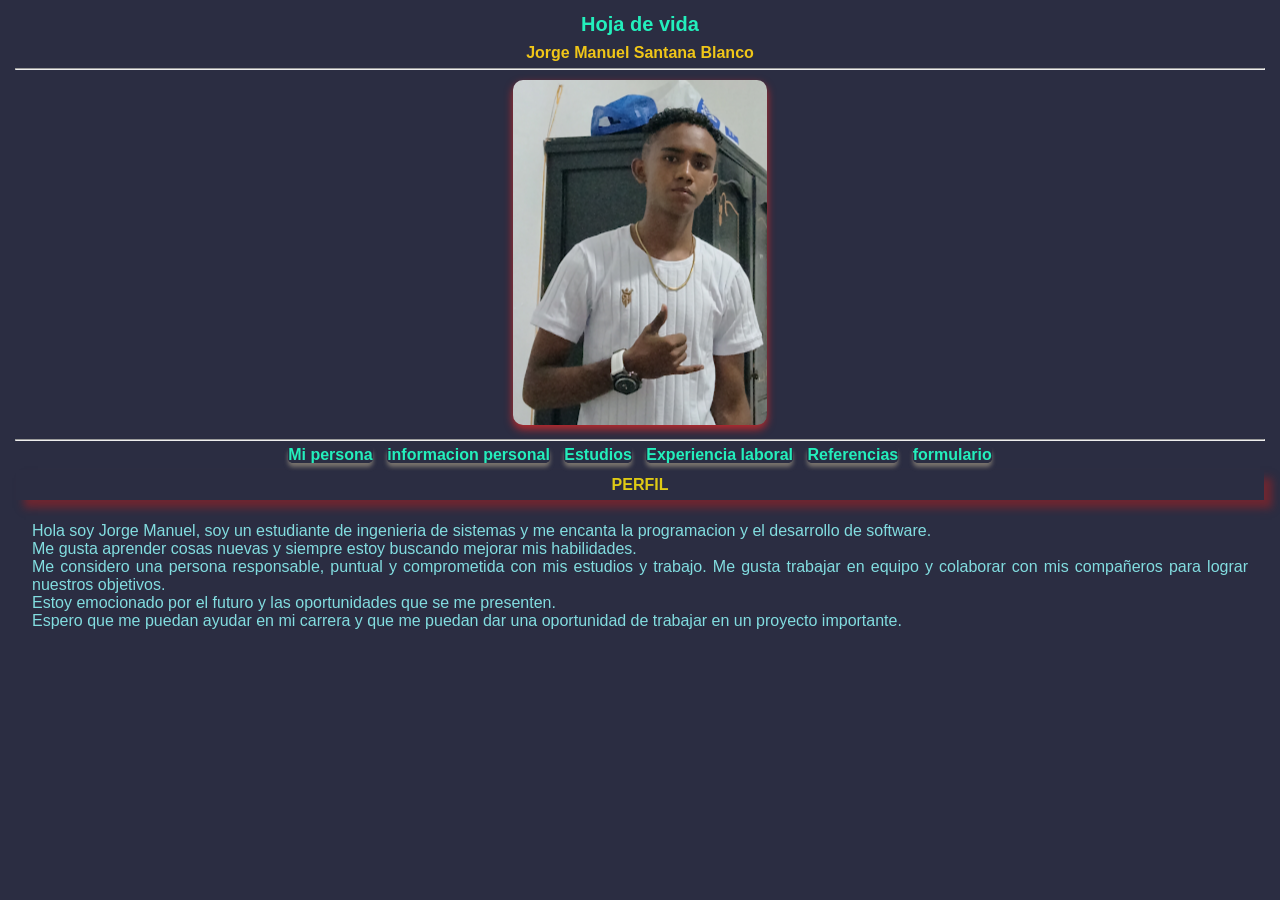
==== index.html @ e18fc1ee "activida-1" ====
<!DOCTYPE html>
<html lang="en">

<head>
  <meta charset="UTF-8" />
  <meta name="viewport" content="width=device-width, initial-scale=1.0" />
  <link rel="stylesheet" href="css/styles.css" />
  <title>Inicio</title>
</head>

<body>
  <h1>Hoja de vida</h1>
  <h3>Jorge Manuel Santana Blanco</h3>
  <hr />
  <img src="img/imagen.png" alt="Descripción de la imagen" />
  <hr />
  <a href="index.html">Mi persona</a>
  <a href="page1.html">informacion personal</a>
  <a href="page2.html">Estudios</a>
  <a href="page3.html">Experiencia laboral</a>
  <a href="page4.html">Referencias</a>
  <a href="page5.html">formulario</a>
  <h4>Perfil</h4>
  <p>
    Hola soy Jorge Manuel, soy un estudiante de ingenieria de sistemas y me
    encanta la programacion y el desarrollo de software.<br />
    Me gusta aprender cosas nuevas y siempre estoy buscando mejorar mis
    habilidades.<br />
    Me considero una persona responsable, puntual y comprometida con mis
    estudios y trabajo. Me gusta trabajar en equipo y colaborar con mis
    compañeros para lograr nuestros objetivos.<br />
    Estoy emocionado por el futuro y las oportunidades que se me presenten.<br />
    Espero que me puedan ayudar en mi carrera y que me puedan dar una
    oportunidad de trabajar en un proyecto importante.<br />
  </p>
</body>

</html>
---- css/styles.css ----
/* Estilos generales */
* {
    background: #2b2d42;
    color: #8d99ae;
    font-size: 16px;
    font-family: 'Roboto', Arial, Helvetica, sans-serif;
    text-align: center;
    margin: 5px;
    padding: 0;
}

/* Estilos para los encabezados */
h1 {
    font-size: 20px;
    margin: 8px;
    color: #23efbc;
}

h2 {
    font-size: 16px;
    margin: 6px;
    color: #d90429;
}

h3 {
    font-size: 16px;
    margin:  6px;
    color: #f0c618;
}

h4 {
    font-size: 16px;
    margin: 6px;
    padding: 6px;
    color: #dfca15;
    box-shadow: 8px 8px 8px rgba(175, 31, 31, 0.5);
    text-align: center;
    text-transform: uppercase
}

p {
    font-size: 16px;
    margin: 16px;
    padding: 6px;
    color: #82dde0;
    text-align: justify;
}

.estudio {
    font-size: 16px;
    margin: 6px;
    padding: 6px;
    color: #82dde0;
    text-align: center;
}

/* Estilos para las imágenes */
img {
    width: auto;
    height: auto;
    margin: 5px;
    border-radius: 10px;
    box-shadow: 0 4px 8px rgba(204, 42, 42, 0.932);
    /* Sombra más sutil */
}

/* Estilos para los enlaces */
a {
    color: #23efbc;
    text-decoration: none;
    font-weight: bold;
    box-shadow: 0 4px 4px rgba(126, 120, 113, 0.932);
    border-radius: 5px;
}

a:hover {
    background-color: #5a6153;
    color: #4ce71d;
    /* Cambia el color del texto al pasar el mouse */
}

/* Estilos para las listas */
ol {
    padding: 0;
    margin: 0;
    list-style-position: inside;
    padding-left: 0;
}

ul {
    padding: 0;
    margin: 0;
    list-style-position: inside;
    padding-left: 0;
}

li {
    margin: 16px;
    padding: 6px;
    color: #4ce71d;
    text-align: center;
    font-weight: bold;
}
/* Estilos para las tablas */
table {
    width: 50%;
    margin: 16px 0;
    border-radius: 4px;
}
th, td {
    padding: 6px;
    height: 10px;
    text-align: center;
    font-weight: bold;
    border: 1px solid #8d99ae;
}
th  {
    background-color: #a6d192;
    color: #d68686;
    font-weight: bold;
    border-radius: 10px;
}
td {
    background-color: #7d73af;
    color: #d4bdb8;
    font-weight: normal;
    border-radius: 10px;
}
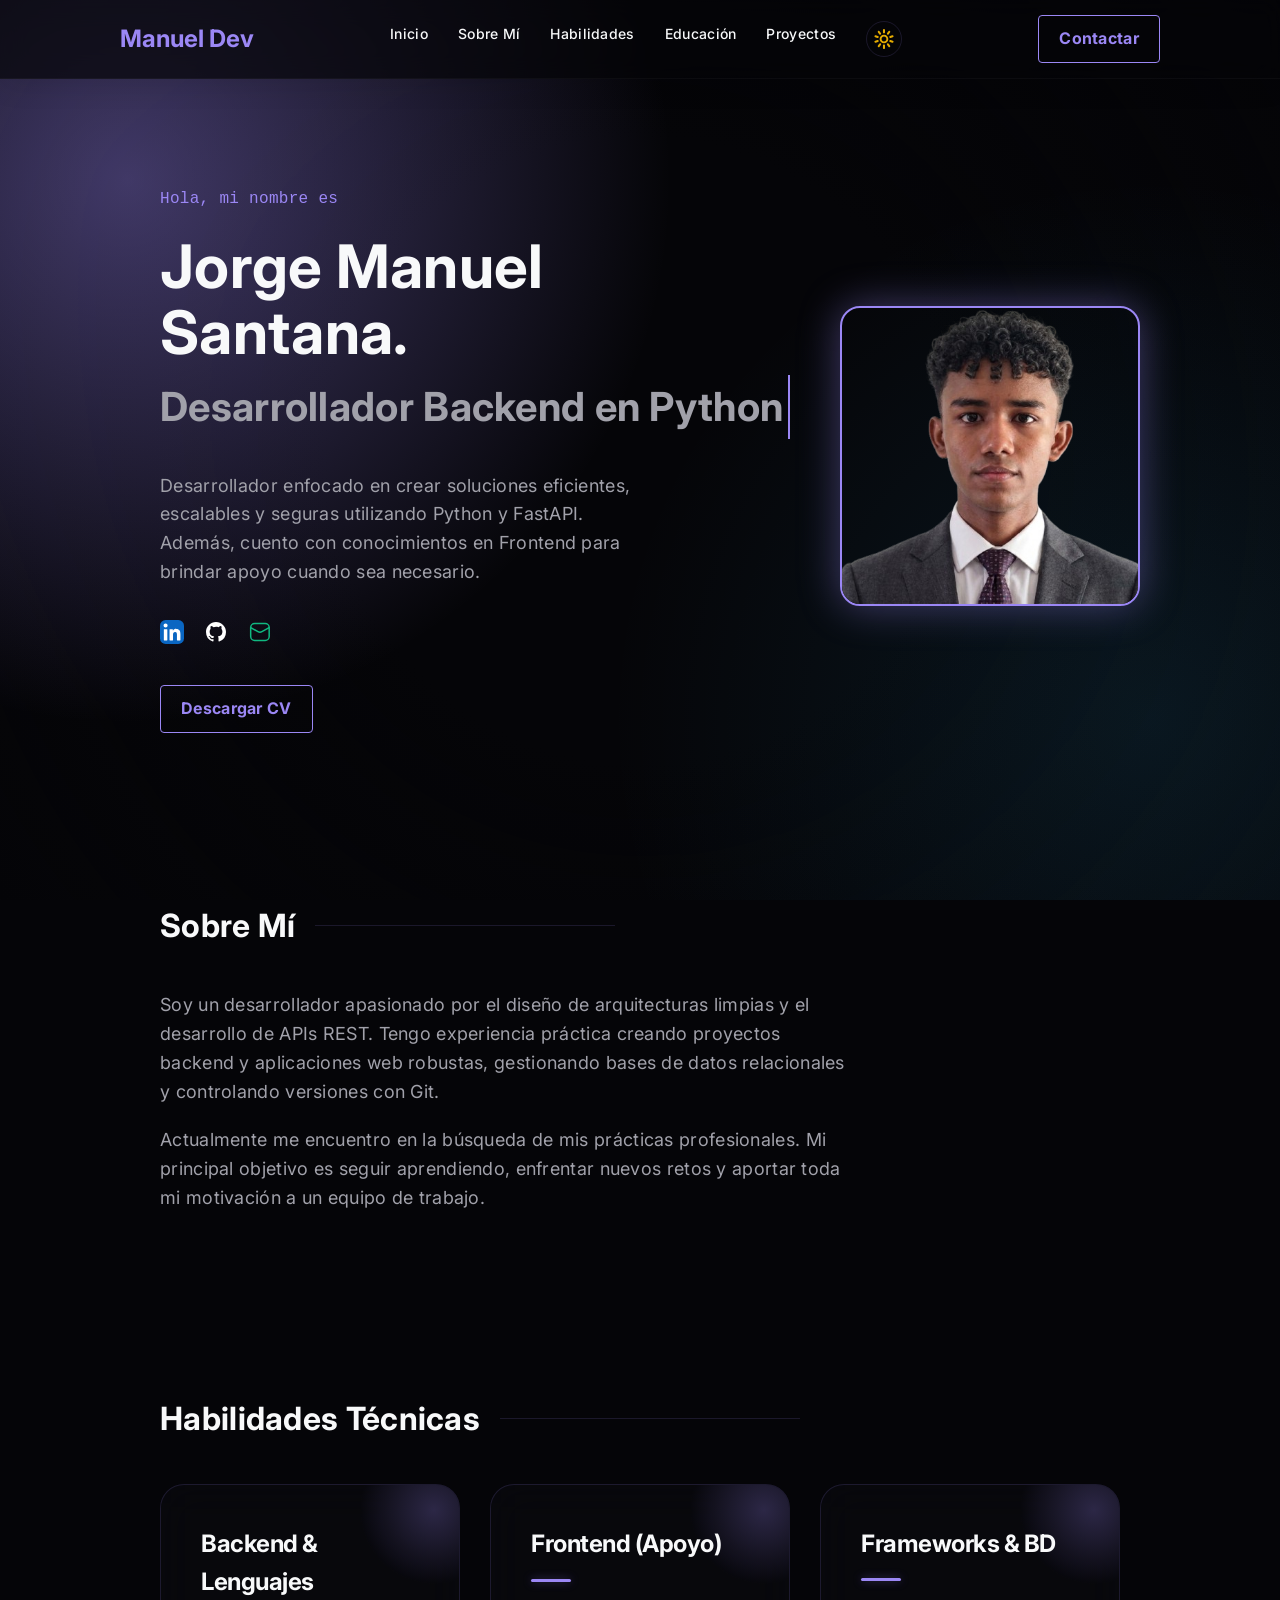
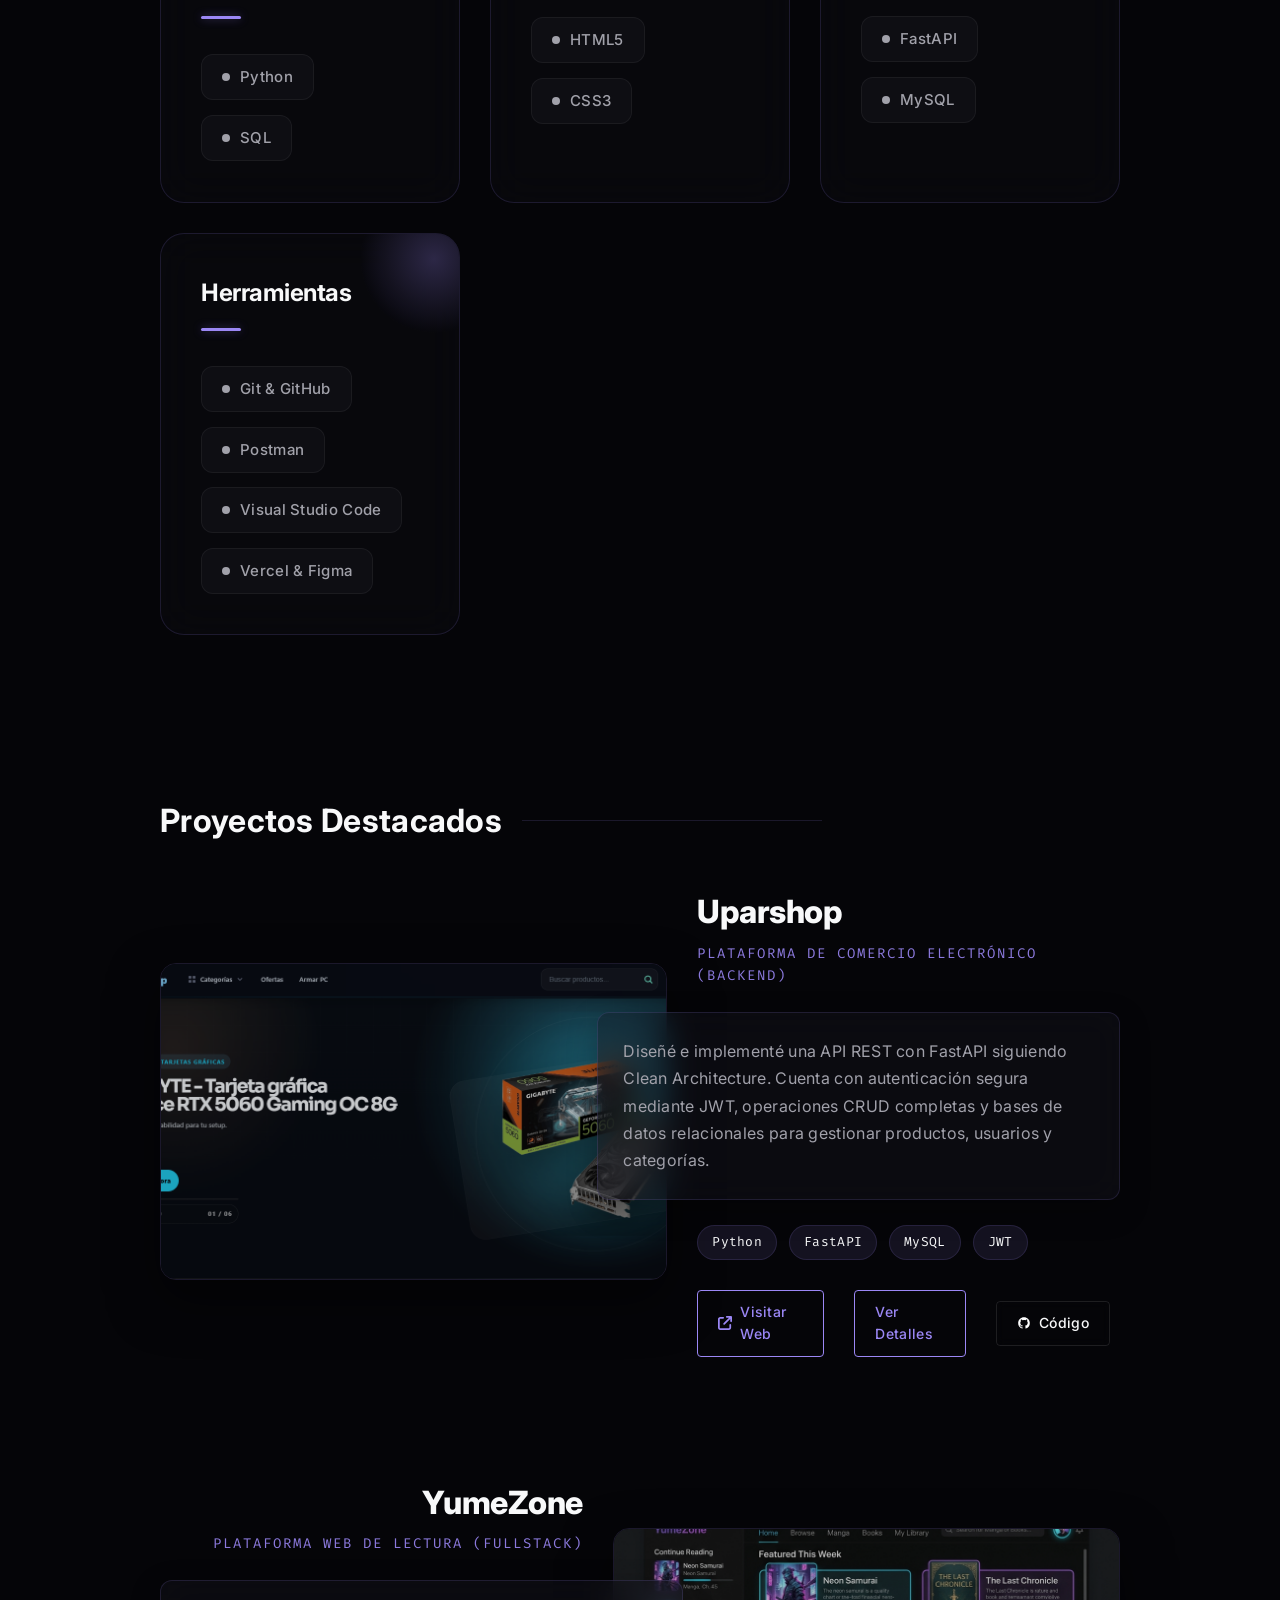
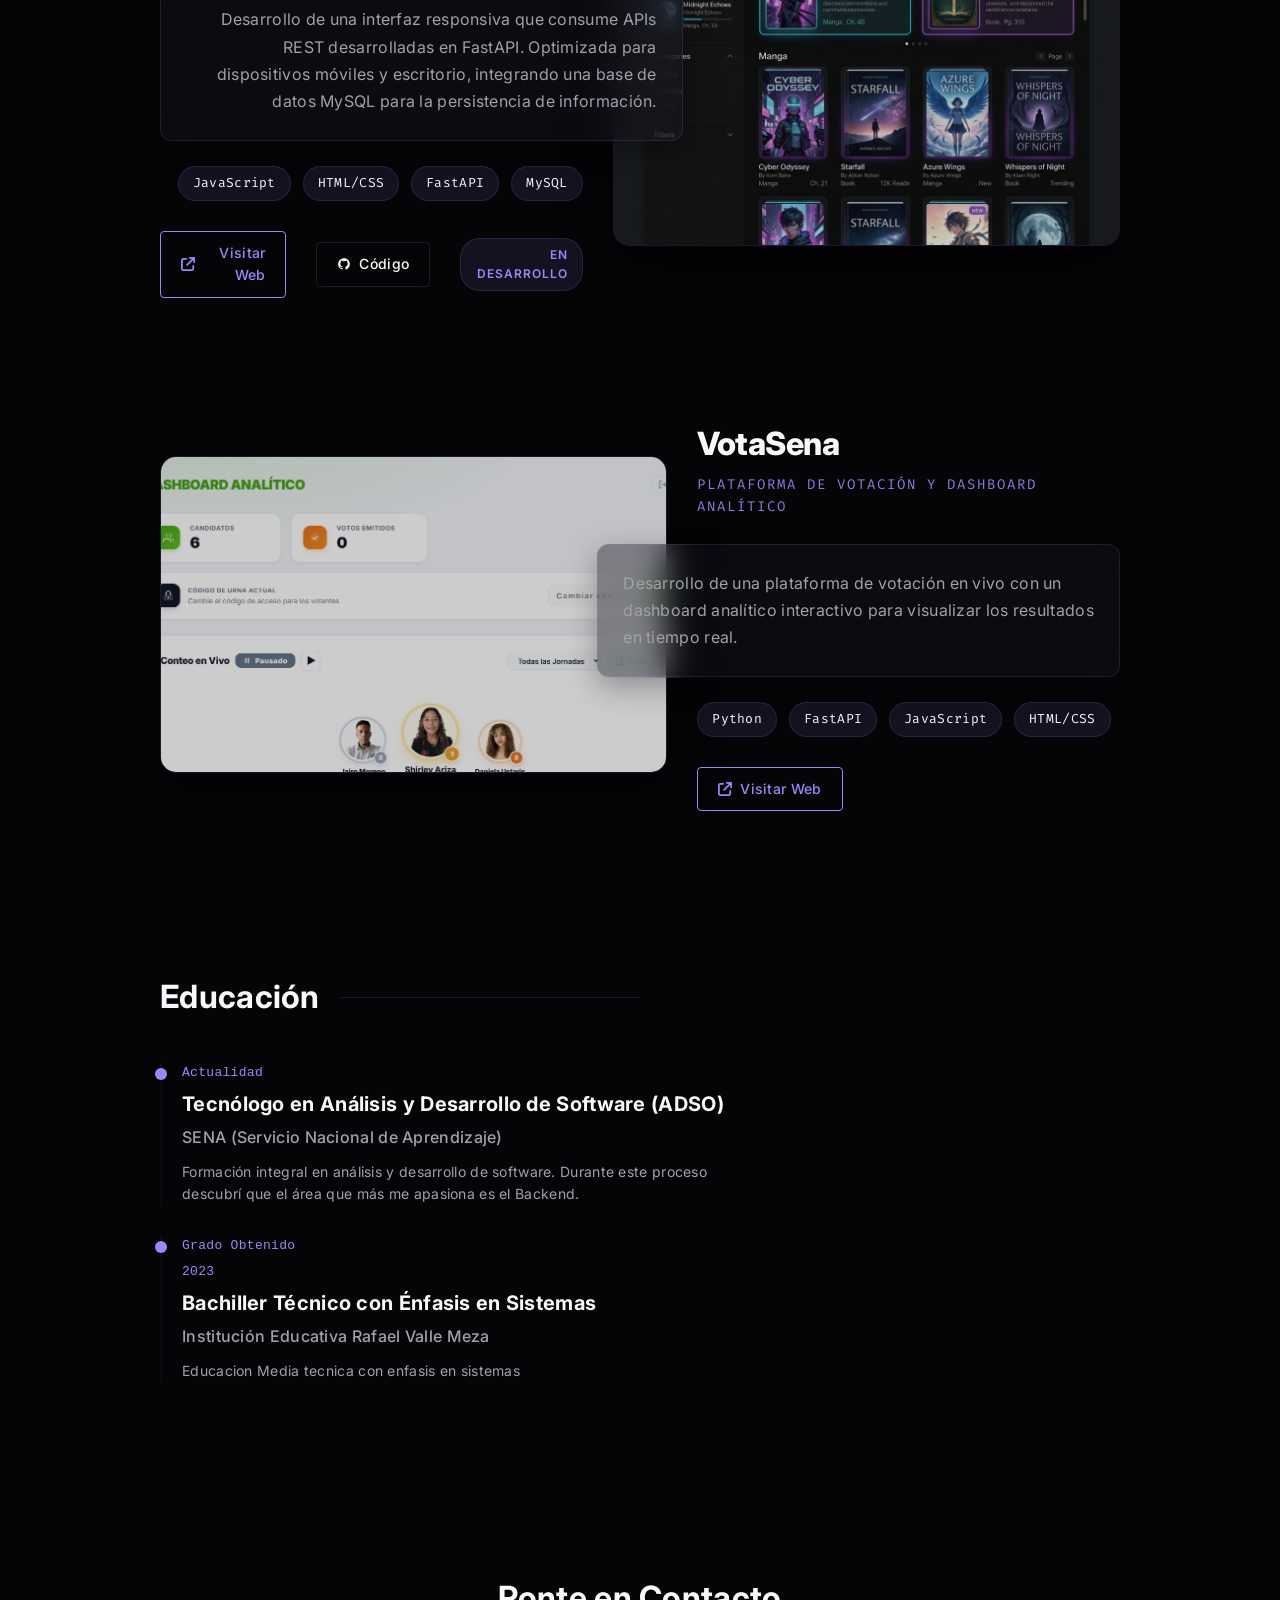
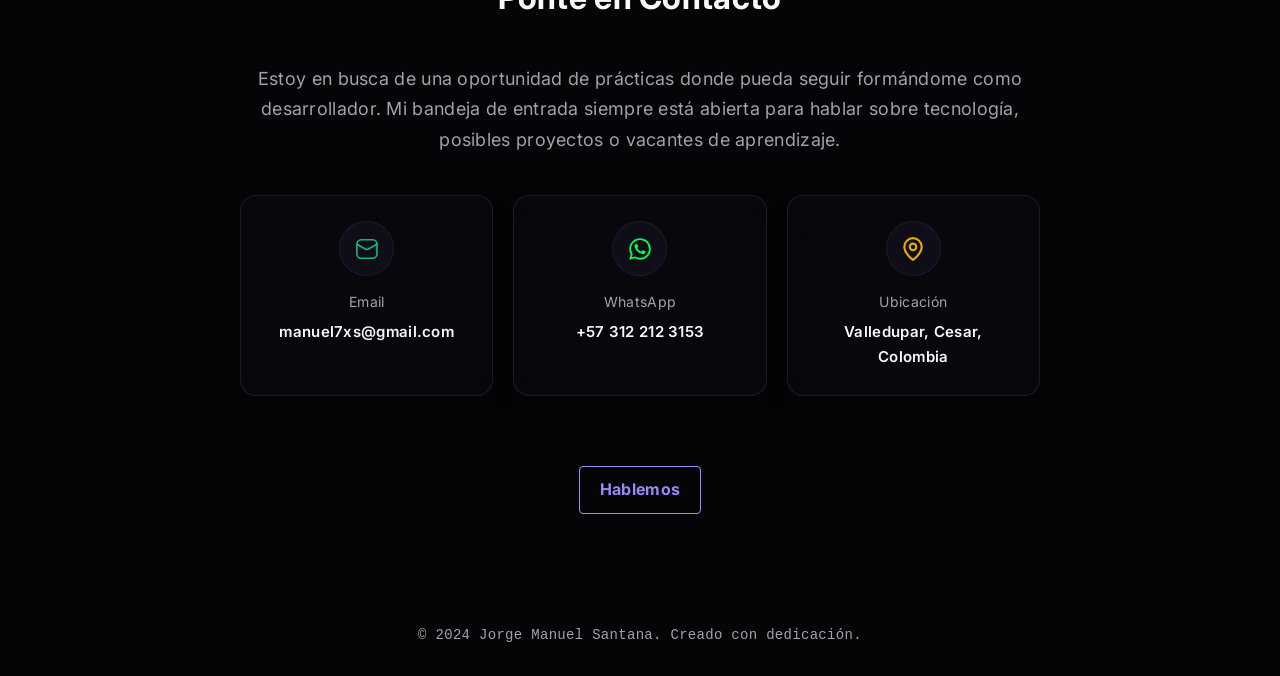
==== commit 926f9430: "Actualizar portafolio con nuevo diseño y estructura" ====
--- a/index.html
+++ b/index.html
@@ -1,38 +1,286 @@
 <!DOCTYPE html>
-<html lang="en">
+<html lang="es">
+<!-- Intenté centrar un <div> una vez... por eso descubrí que me gusta más el Backend. ala vrg me voy para cocina mejor jaaaa -->
 
 <head>
-  <meta charset="UTF-8" />
-  <meta name="viewport" content="width=device-width, initial-scale=1.0" />
-  <link rel="stylesheet" href="css/styles.css" />
-  <title>Inicio</title>
+    <meta charset="UTF-8">
+    <meta name="viewport" content="width=device-width, initial-scale=1.0">
+    <title>Manuel Dev | Portafolio</title>
+
+    <!-- Open Graph / Redes Sociales -->
+    <meta property="og:type" content="website">
+    <meta property="og:url" content="https://manueldev.tech/">
+    <meta property="og:title" content="Manuel Dev | Desarrollador Backend en Python">
+    <meta property="og:description"
+        content="Portafolio de Jorge Manuel Santana, Desarrollador Backend en Python, con conocimientos en Frontend para apoyar.">
+    <meta property="og:image" content="https://manueldev.tech/img/photo/perfil.png">
+
+    <!-- Twitter -->
+    <meta name="twitter:card" content="summary_large_image">
+    <meta name="twitter:url" content="https://manueldev.tech/">
+    <meta name="twitter:title" content="Manuel Dev | Desarrollador Backend en Python">
+    <meta name="twitter:description"
+        content="Portafolio de Jorge Manuel Santana, Desarrollador Backend en Python, con conocimientos en Frontend para apoyar.">
+    <meta name="twitter:image" content="https://manueldev.tech/img/photo/perfil.png">
+    <link rel="icon" type="image/png" href="img/icon/favicon.png">
+    <link rel="preconnect" href="https://fonts.googleapis.com">
+    <link rel="preconnect" href="https://fonts.gstatic.com" crossorigin>
+    <link
+        href="https://fonts.googleapis.com/css2?family=Inter:wght@300;400;500;600;700;800&family=Outfit:wght@300;400;500;700;800&family=Fira+Code:wght@400;500&display=swap"
+        rel="stylesheet">
+    <link rel="stylesheet" href="css/base.css">
+    <link rel="stylesheet" href="css/layout.css">
+    <link rel="stylesheet" href="css/components.css">
+    <link rel="stylesheet" href="css/responsive.css">
+    <script>
+        if (localStorage.getItem('theme') === 'light') {
+            document.documentElement.classList.add('light-mode');
+        }
+    </script>
 </head>
 
 <body>
-  <h1>Hoja de vida</h1>
-  <h3>Jorge Manuel Santana Blanco</h3>
-  <hr />
-  <img src="img/imagen.png" alt="Descripción de la imagen" />
-  <hr />
-  <a href="index.html">Mi persona</a>
-  <a href="page1.html">informacion personal</a>
-  <a href="page2.html">Estudios</a>
-  <a href="page3.html">Experiencia laboral</a>
-  <a href="page4.html">Referencias</a>
-  <a href="page5.html">formulario</a>
-  <h4>Perfil</h4>
-  <p>
-    Hola soy Jorge Manuel, soy un estudiante de ingenieria de sistemas y me
-    encanta la programacion y el desarrollo de software.<br />
-    Me gusta aprender cosas nuevas y siempre estoy buscando mejorar mis
-    habilidades.<br />
-    Me considero una persona responsable, puntual y comprometida con mis
-    estudios y trabajo. Me gusta trabajar en equipo y colaborar con mis
-    compañeros para lograr nuestros objetivos.<br />
-    Estoy emocionado por el futuro y las oportunidades que se me presenten.<br />
-    Espero que me puedan ayudar en mi carrera y que me puedan dar una
-    oportunidad de trabajar en un proyecto importante.<br />
-  </p>
+    <div class="background-effect"></div>
+    <div id="navbar-placeholder" data-path=""></div>
+
+    <main>
+        <!-- Hero Section -->
+        <section class="hero" id="home">
+            <div class="hero-content hidden">
+                <p class="greeting">Hola, mi nombre es</p>
+                <h2 class="name">Jorge Manuel Santana.</h2>
+                <h3 class="subtitle typewriter-target" data-text="Desarrollador Backend en Python">Desarrollador Backend
+                    en Python</h3>
+                <p class="hero-description">
+                    Desarrollador enfocado en crear soluciones eficientes, escalables y seguras utilizando Python y
+                    FastAPI.
+                    Además, cuento con conocimientos en Frontend para brindar apoyo cuando sea necesario.
+                </p>
+                <div class="social-links">
+                    <a href="https://www.linkedin.com/in/jorge-manuel-santana-blanco-90a41a412" target="_blank"><img
+                            src="img/icon/dark/linkedin.svg" alt="LinkedIn" class="social-icon"></a>
+                    <a href="https://github.com/joker627" target="_blank"><img src="img/icon/dark/github.svg"
+                            alt="GitHub" class="social-icon"></a>
+                    <a href="mailto:manuel7xs@gmail.com"><img src="img/icon/dark/envelope.svg" alt="Email"
+                            class="social-icon"></a>
+                </div>
+                <div class="cv-download" style="margin-top: 30px;">
+                    <a href="docs/CV.pdf" download class="btn-primary">Descargar CV</a>
+                </div>
+            </div>
+            <div class="hero-image hidden">
+                <img src="img/photo/perfil.png" alt="Jorge Manuel Santana" class="profile-photo" loading="lazy">
+            </div>
+        </section>
+
+        <!-- Sobre Mí Section -->
+        <section id="about-me" class="section">
+            <h2 class="section-title hidden">Sobre Mí</h2>
+            <div class="about-content hidden">
+                <p>
+                    Soy un desarrollador apasionado por el diseño de arquitecturas limpias y el desarrollo de APIs REST.
+                    Tengo experiencia práctica creando proyectos backend y aplicaciones web robustas, gestionando bases
+                    de datos relacionales y controlando versiones con Git.
+                </p>
+                <p>
+                    Actualmente me encuentro en la búsqueda de mis prácticas profesionales. Mi principal objetivo es
+                    seguir aprendiendo, enfrentar nuevos retos y aportar toda mi motivación a un equipo de trabajo.
+                </p>
+            </div>
+        </section>
+
+        <!-- Habilidades Section -->
+        <section id="skills" class="section">
+            <h2 class="section-title hidden">Habilidades Técnicas</h2>
+            <div class="skills-bento-grid">
+                <div class="bento-card hidden">
+                    <h3 class="bento-title">Backend & Lenguajes</h3>
+                    <div class="bento-tech-list">
+                        <div class="bento-tech-item">Python</div>
+                        <div class="bento-tech-item">SQL</div>
+                    </div>
+                </div>
+                <div class="bento-card hidden">
+                    <h3 class="bento-title">Frontend (Apoyo)</h3>
+                    <div class="bento-tech-list">
+                        <div class="bento-tech-item">HTML5</div>
+                        <div class="bento-tech-item">CSS3</div>
+                    </div>
+                </div>
+                <div class="bento-card hidden">
+                    <h3 class="bento-title">Frameworks & BD</h3>
+                    <div class="bento-tech-list">
+                        <div class="bento-tech-item">FastAPI</div>
+                        <div class="bento-tech-item">MySQL</div>
+                    </div>
+                </div>
+                <div class="bento-card hidden">
+                    <h3 class="bento-title">Herramientas</h3>
+                    <div class="bento-tech-list">
+                        <div class="bento-tech-item">Git & GitHub</div>
+                        <div class="bento-tech-item">Postman</div>
+                        <div class="bento-tech-item">Visual Studio Code</div>
+                        <div class="bento-tech-item">Vercel & Figma</div>
+                    </div>
+                </div>
+            </div>
+        </section>
+
+        <!-- Proyectos Section -->
+        <section id="projects" class="section">
+            <h2 class="section-title hidden">Proyectos Destacados</h2>
+            <div class="projects-showcase">
+                <!-- Proyecto 1 -->
+                <article class="project-showcase-card hidden">
+                    <div class="project-image-wrapper">
+                        <img src="img/proyectos/uparshop.png" alt="Vista previa de Uparshop" class="project-image">
+                    </div>
+                    <div class="project-content">
+                        <h3>Uparshop</h3>
+                        <p class="project-subtitle">Plataforma de Comercio Electrónico (Backend)</p>
+                        <div class="project-desc-card">
+                            <p>
+                                Diseñé e implementé una API REST con FastAPI siguiendo Clean Architecture. Cuenta con
+                                autenticación segura mediante JWT, operaciones CRUD completas y bases de datos relacionales
+                                para gestionar productos, usuarios y categorías.
+                            </p>
+                        </div>
+                        <div class="project-tech">
+                            <span>Python</span><span>FastAPI</span><span>MySQL</span><span>JWT</span>
+                        </div>
+                        <div class="project-links">
+                            <a href="https://uparshop.page/" target="_blank" class="btn-primary btn-small"><img
+                                    src="img/icon/dark/external-link.svg" alt="Visitar Web" class="project-icon">
+                                Visitar Web</a>
+                            <a href="pages/uparshop.html" class="btn-primary btn-small">Ver Detalles</a>
+                            <a href="https://github.com/joker627/Uparshop" target="_blank" class="btn-primary btn-secondary btn-small"><img
+                                    src="img/icon/dark/github.svg" alt="Código" class="project-icon"> Código</a>
+                        </div>
+                    </div>
+                </article>
+
+                <!-- Proyecto 2 -->
+                <article class="project-showcase-card reversed hidden">
+                    <div class="project-content">
+                        <h3>YumeZone</h3>
+                        <p class="project-subtitle">Plataforma Web de Lectura (Fullstack)</p>
+                        <div class="project-desc-card">
+                            <p>
+                                Desarrollo de una interfaz responsiva que consume APIs REST desarrolladas en FastAPI.
+                                Optimizada para dispositivos móviles y escritorio, integrando una base de datos MySQL para
+                                la persistencia de información.
+                            </p>
+                        </div>
+                        <div class="project-tech">
+                            <span>JavaScript</span><span>HTML/CSS</span><span>FastAPI</span><span>MySQL</span>
+                        </div>
+                        <div class="project-links">
+                            <a href="https://yumezone.pages.dev/" target="_blank" class="btn-primary btn-small"><img
+                                    src="img/icon/dark/external-link.svg" alt="Visitar Web" class="project-icon">
+                                Visitar Web</a>
+                            <a href="https://github.com/joker627/YumeZone" target="_blank" class="btn-primary btn-secondary btn-small"><img
+                                    src="img/icon/dark/github.svg" alt="Código" class="project-icon"> Código</a>
+                            <span class="status-badge">En desarrollo</span>
+                        </div>
+                    </div>
+                    <div class="project-image-wrapper">
+                        <img src="img/proyectos/yumezone.png" alt="Vista previa de YumeZone" class="project-image">
+                    </div>
+                </article>
+
+                <!-- Proyecto 3 -->
+                <article class="project-showcase-card hidden">
+                    <div class="project-image-wrapper">
+                        <img src="img/proyectos/votasena.png" alt="Vista previa de VotaSena" class="project-image">
+                    </div>
+                    <div class="project-content">
+                        <h3>VotaSena</h3>
+                        <p class="project-subtitle">Plataforma de Votación y Dashboard Analítico</p>
+                        <div class="project-desc-card">
+                            <p>
+                                Desarrollo de una plataforma de votación en vivo con un dashboard analítico interactivo para visualizar los resultados en tiempo real.
+                            </p>
+                        </div>
+                        <div class="project-tech">
+                            <span>Python</span><span>FastAPI</span><span>JavaScript</span><span>HTML/CSS</span>
+                        </div>
+                        <div class="project-links">
+                            <a href="https://votasena.pages.dev/" target="_blank" class="btn-primary btn-small"><img
+                                    src="img/icon/dark/external-link.svg" alt="Visitar Web" class="project-icon">
+                                Visitar Web</a>
+                        </div>
+                    </div>
+                </article>
+            </div>
+        </section>
+
+        <!-- Educación Section -->
+        <section id="education" class="section">
+            <h2 class="section-title hidden">Educación</h2>
+            <div class="education-timeline">
+                <div class="edu-item hidden">
+                    <div class="edu-date">Actualidad</div>
+                    <h3>Tecnólogo en Análisis y Desarrollo de Software (ADSO)</h3>
+                    <p class="edu-inst">SENA (Servicio Nacional de Aprendizaje)</p>
+                    <p class="edu-desc">Formación integral en análisis y desarrollo de software. Durante este proceso
+                        descubrí que el área que más me apasiona es el Backend.</p>
+                </div>
+                <div class="edu-item hidden">
+                    <div class="edu-date">Grado Obtenido</div>
+                    <div class="edu-date">2023</div>
+                    <h3>Bachiller Técnico con Énfasis en Sistemas</h3>
+                    <p class="edu-inst">Institución Educativa Rafael Valle Meza</p>
+                    <p class="edu-desc">Educacion Media tecnica con enfasis en sistemas</p>
+                </div>
+            </div>
+        </section>
+
+        <!-- Contacto Section -->
+        <section id="contact" class="section contact-section hidden">
+            <h2 class="section-title">Ponte en Contacto</h2>
+            <p class="contact-desc">Estoy en busca de una oportunidad de prácticas donde pueda seguir formándome como desarrollador. Mi bandeja de entrada siempre está abierta para hablar sobre tecnología, posibles proyectos o vacantes de aprendizaje.</p>
+            
+            <div class="contact-grid">
+                <!-- Email -->
+                <a href="mailto:manuel7xs@gmail.com" class="contact-card">
+                    <div class="contact-card-icon">
+                        <img src="img/icon/dark/envelope.svg" alt="Email" class="contact-icon">
+                    </div>
+                    <div class="contact-card-info">
+                        <span class="contact-label">Email</span>
+                        <span class="contact-value">manuel7xs@gmail.com</span>
+                    </div>
+                </a>
+                
+                <!-- WhatsApp -->
+                <a href="https://wa.me/573122123153" target="_blank" class="contact-card">
+                    <div class="contact-card-icon">
+                        <img src="img/icon/dark/whatsapp.svg" alt="WhatsApp" class="contact-icon">
+                    </div>
+                    <div class="contact-card-info">
+                        <span class="contact-label">WhatsApp</span>
+                        <span class="contact-value">+57 312 212 3153</span>
+                    </div>
+                </a>
+                
+                <!-- Ubicación -->
+                <div class="contact-card">
+                    <div class="contact-card-icon">
+                        <img src="img/icon/dark/map-marker.svg" alt="Ubicación" class="contact-icon">
+                    </div>
+                    <div class="contact-card-info">
+                        <span class="contact-label">Ubicación</span>
+                        <span class="contact-value">Valledupar, Cesar, Colombia</span>
+                    </div>
+                </div>
+            </div>
+            <a href="mailto:manuel7xs@gmail.com" class="btn-primary mt-30">Hablemos</a>
+        </section>
+    </main>
+
+    <div id="footer-placeholder"></div>
+
+    <script type="module" src="js/script.js"></script>
 </body>
 
 </html>
--- a/css/base.css
+++ b/css/base.css
@@ -0,0 +1,129 @@
+﻿:root {
+    --bg-main: #050508;
+    /* Deep space black */
+    --bg-secondary: #0a0a10;
+    --bg-card: rgba(20, 20, 30, 0.4);
+    --text-primary: #f8f9fa;
+    --text-secondary: #a1a1aa;
+    --accent: #9b87f5;
+    --accent-glow: rgba(155, 135, 245, 0.4);
+    --font-sans: 'Inter', 'Outfit', 'Segoe UI', Roboto, Helvetica, sans-serif;
+    --font-mono: 'Fira Code', monospace;
+    --border-color: rgba(155, 135, 245, 0.15);
+    --bg-header: rgba(5, 5, 8, 0.7);
+    --bg-card-solid: #0f0f15;
+    --bg-gradient-end: rgba(20, 20, 30, 0.4);
+}
+
+:root.light-mode {
+    --bg-main: #f8f9fa;
+    --bg-secondary: #f0f0f4;
+    --bg-card: rgba(255, 255, 255, 0.7);
+    --bg-card-solid: #ffffff;
+    --text-primary: #18181b;
+    --text-secondary: #52525b;
+    --accent: #7c3aed;
+    --accent-glow: rgba(124, 58, 237, 0.2);
+    --border-color: rgba(124, 58, 237, 0.15);
+    --bg-header: rgba(248, 249, 250, 0.8);
+    --bg-gradient-end: rgba(230, 230, 240, 0.6);
+}
+
+* {
+    margin: 0;
+    padding: 0;
+    box-sizing: border-box;
+}
+
+html {
+    scroll-behavior: smooth;
+    scroll-padding-top: 100px;
+}
+
+body {
+    font-family: var(--font-sans);
+    background-color: var(--bg-main);
+    color: var(--text-primary);
+    line-height: 1.6;
+    transition: background-color 0.5s ease, color 0.5s ease;
+    overflow-x: hidden;
+    letter-spacing: 0.3px;
+}
+
+
+
+.btn-primary {
+    display: inline-block;
+    background: transparent;
+    color: var(--accent);
+    border: 1px solid var(--accent);
+    padding: 10px 20px;
+    border-radius: 4px;
+    text-decoration: none;
+    font-weight: bold;
+    transition: all 0.3s ease;
+}
+
+.btn-primary:hover {
+    background: rgba(100, 255, 218, 0.1);
+}
+
+.btn-small {
+    padding: 6px 14px;
+    font-size: 13px;
+    margin-right: 10px;
+}
+
+.btn-secondary {
+    background: rgba(255, 255, 255, 0.05);
+    color: var(--text-primary) !important;
+    border-color: rgba(255, 255, 255, 0.1) !important;
+    backdrop-filter: blur(5px);
+}
+
+.btn-secondary:hover {
+    background: rgba(255, 255, 255, 0.1);
+    border-color: var(--text-primary) !important;
+}
+
+.mt-30 {
+    margin-top: 30px;
+}
+
+.nav-active {
+    color: var(--accent) !important;
+}
+
+/* Animations */
+.hidden {
+    opacity: 0;
+    transform: translateY(30px);
+    transition: opacity 0.8s ease-out, transform 0.8s ease-out;
+}
+
+.show {
+    opacity: 1;
+    transform: translateY(0);
+}
+
+.typewriter-target {
+    border-right: 2px solid var(--accent);
+    white-space: nowrap;
+    overflow: hidden;
+    display: inline-block;
+    padding-right: 5px;
+    animation: blinkCursor 0.75s step-end infinite;
+}
+
+@keyframes blinkCursor {
+
+    from,
+    to {
+        border-color: transparent
+    }
+
+    50% {
+        border-color: var(--accent);
+    }
+}
+
--- a/css/layout.css
+++ b/css/layout.css
@@ -0,0 +1,355 @@
+.background-effect {
+    position: fixed;
+    top: 0;
+    left: 0;
+    width: 100vw;
+    height: 100vh;
+    z-index: -1;
+    background: radial-gradient(circle at 10% 20%, var(--accent-glow), transparent 40%),
+        radial-gradient(circle at 90% 80%, rgba(56, 189, 248, 0.1), transparent 40%),
+        radial-gradient(circle at 50% 50%, rgba(5, 5, 8, 1) 40%, transparent 100%);
+    pointer-events: none;
+    transition: background 0.8s ease;
+}
+
+:root.light-mode .background-effect {
+    background: radial-gradient(circle at 10% 20%, rgba(212, 175, 55, 0.15), transparent 40%),
+        radial-gradient(circle at 90% 80%, rgba(139, 92, 246, 0.08), transparent 40%);
+}
+
+:root.light-mode .project-card,
+:root.light-mode .skill-card {
+    position: relative;
+    border: 1px solid var(--border-color);
+    box-shadow: 0 4px 15px rgba(0, 0, 0, 0.03);
+    transition: all 0.3s ease;
+}
+
+:root.light-mode .project-card:hover,
+:root.light-mode .skill-card:hover {
+    border-color: #111111;
+    box-shadow: 0 8px 25px rgba(0, 0, 0, 0.08);
+    transform: translateY(-5px);
+}
+
+
+
+/* Header & Nav */
+header {
+    background: var(--bg-header);
+    backdrop-filter: blur(12px);
+    -webkit-backdrop-filter: blur(12px);
+    position: fixed;
+    top: 0;
+    width: 100%;
+    z-index: 100;
+    padding: 15px 0;
+    box-shadow: 0 4px 30px rgba(0, 0, 0, 0.1);
+    border-bottom: 1px solid rgba(255, 255, 255, 0.03);
+}
+
+.nav-container {
+    max-width: 1100px;
+    margin: 0 auto;
+    display: flex;
+    justify-content: space-between;
+    align-items: center;
+    padding: 0 30px;
+    flex-wrap: wrap;
+}
+
+.mobile-menu-btn {
+    display: none;
+    background: none;
+    border: none;
+    color: var(--accent);
+    cursor: pointer;
+    z-index: 101;
+}
+
+.hamburger-icon {
+    width: 28px;
+    height: 28px;
+    transition: all 0.3s ease;
+}
+
+.logo {
+    color: var(--accent);
+    font-size: 24px;
+    font-weight: bold;
+}
+
+button.logo {
+    background: none;
+    border: none;
+    cursor: pointer;
+    font-family: inherit;
+    padding: 0;
+}
+
+/* Icon Sizes */
+.menu-icon,
+.social-icon {
+    width: 24px;
+    height: 24px;
+}
+
+.project-icon {
+    width: 14px;
+    height: 14px;
+    vertical-align: middle;
+}
+
+.contact-icon {
+    width: 16px;
+    height: 16px;
+}
+
+nav ul {
+    list-style: none;
+    display: flex;
+    gap: 30px;
+}
+
+nav a {
+    color: var(--text-primary);
+    text-decoration: none;
+    font-size: 14px;
+    font-weight: 500;
+    transition: color 0.3s;
+}
+
+nav a:hover {
+    color: var(--accent);
+}
+
+
+
+﻿:root {
+    --bg-main: #050508;
+    /* Deep space black */
+    --bg-secondary: #0a0a10;
+    --bg-card: rgba(20, 20, 30, 0.4);
+    --text-primary: #f8f9fa;
+    --text-secondary: #a1a1aa;
+    --accent: #9b87f5;
+    --accent-glow: rgba(155, 135, 245, 0.4);
+    --font-sans: 'Inter', 'Outfit', 'Segoe UI', Roboto, Helvetica, sans-serif;
+    --font-mono: 'Fira Code', monospace;
+    --border-color: rgba(155, 135, 245, 0.15);
+    --bg-header: rgba(5, 5, 8, 0.7);
+    --bg-card-solid: #0f0f15;
+    --bg-gradient-end: rgba(20, 20, 30, 0.4);
+}
+
+:root.light-mode {
+    --bg-main: #f8f9fa;
+    --bg-secondary: #f0f0f4;
+    --bg-card: rgba(255, 255, 255, 0.7);
+    --bg-card-solid: #ffffff;
+    --text-primary: #18181b;
+    --text-secondary: #52525b;
+    --accent: #7c3aed;
+    --accent-glow: rgba(124, 58, 237, 0.2);
+    --border-color: rgba(124, 58, 237, 0.15);
+    --bg-header: rgba(248, 249, 250, 0.8);
+    --bg-gradient-end: rgba(230, 230, 240, 0.6);
+}
+
+* {
+    margin: 0;
+    padding: 0;
+    box-sizing: border-box;
+}
+
+html {
+    scroll-behavior: smooth;
+    scroll-padding-top: 100px;
+}
+
+body {
+    font-family: var(--font-sans);
+    background-color: var(--bg-main);
+    color: var(--text-primary);
+    line-height: 1.6;
+    transition: background-color 0.5s ease, color 0.5s ease;
+    overflow-x: hidden;
+    letter-spacing: 0.3px;
+}
+
+.background-effect {
+    position: fixed;
+    top: 0;
+    left: 0;
+    width: 100vw;
+    height: 100vh;
+    z-index: -1;
+    background: radial-gradient(circle at 10% 20%, var(--accent-glow), transparent 40%),
+        radial-gradient(circle at 90% 80%, rgba(56, 189, 248, 0.1), transparent 40%),
+        radial-gradient(circle at 50% 50%, rgba(5, 5, 8, 1) 40%, transparent 100%);
+    pointer-events: none;
+    transition: background 0.8s ease;
+}
+
+:root.light-mode .background-effect {
+    background: radial-gradient(circle at 10% 20%, rgba(212, 175, 55, 0.15), transparent 40%),
+        radial-gradient(circle at 90% 80%, rgba(139, 92, 246, 0.08), transparent 40%);
+}
+
+:root.light-mode .project-card,
+:root.light-mode .skill-card {
+    position: relative;
+    border: 1px solid var(--border-color);
+    box-shadow: 0 4px 15px rgba(0, 0, 0, 0.03);
+    transition: all 0.3s ease;
+}
+
+:root.light-mode .project-card:hover,
+:root.light-mode .skill-card:hover {
+    border-color: #111111;
+    box-shadow: 0 8px 25px rgba(0, 0, 0, 0.08);
+    transform: translateY(-5px);
+}
+
+/* Header & Nav */
+header {
+    background: var(--bg-header);
+    backdrop-filter: blur(12px);
+    -webkit-backdrop-filter: blur(12px);
+    position: fixed;
+    top: 0;
+    width: 100%;
+    z-index: 100;
+    padding: 15px 0;
+    box-shadow: 0 4px 30px rgba(0, 0, 0, 0.1);
+    border-bottom: 1px solid rgba(255, 255, 255, 0.03);
+}
+
+.nav-container {
+    max-width: 1100px;
+    margin: 0 auto;
+    display: flex;
+    justify-content: space-between;
+    align-items: center;
+    padding: 0 30px;
+    flex-wrap: wrap;
+}
+
+.mobile-menu-btn {
+    display: none;
+    background: none;
+    border: none;
+    color: var(--accent);
+    cursor: pointer;
+    z-index: 101;
+}
+
+.hamburger-icon {
+    width: 28px;
+    height: 28px;
+    transition: all 0.3s ease;
+}
+
+.logo {
+    color: var(--accent);
+    font-size: 24px;
+    font-weight: bold;
+}
+
+button.logo {
+    background: none;
+    border: none;
+    cursor: pointer;
+    font-family: inherit;
+    padding: 0;
+}
+
+/* Icon Sizes */
+.menu-icon,
+.social-icon {
+    width: 24px;
+    height: 24px;
+}
+
+.project-icon {
+    width: 14px;
+    height: 14px;
+    vertical-align: middle;
+}
+
+.contact-icon {
+    width: 16px;
+    height: 16px;
+}
+
+nav ul {
+    list-style: none;
+    display: flex;
+    gap: 30px;
+}
+
+nav a {
+    color: var(--text-primary);
+    text-decoration: none;
+    font-size: 14px;
+    font-weight: 500;
+    transition: color 0.3s;
+}
+
+nav a:hover {
+    color: var(--accent);
+}
+
+.btn-primary {
+    display: inline-block;
+    background: transparent;
+    color: var(--accent);
+    border: 1px solid var(--accent);
+    padding: 10px 20px;
+    border-radius: 4px;
+    text-decoration: none;
+    font-weight: bold;
+    transition: all 0.3s ease;
+}
+
+.btn-primary:hover {
+    background: rgba(100, 255, 218, 0.1);
+}
+
+
+
+/* Theme Toggle */
+.theme-li {
+    display: flex;
+    align-items: center;
+}
+
+.theme-btn {
+    background: transparent;
+    border: 1px solid var(--border-color);
+    border-radius: 50%;
+    width: 36px;
+    height: 36px;
+    display: flex;
+    justify-content: center;
+    align-items: center;
+    cursor: pointer;
+    transition: all 0.3s ease;
+    color: var(--text-primary);
+}
+
+.theme-icon-svg {
+    width: 18px;
+    height: 18px;
+    transition: all 0.3s ease;
+}
+
+.theme-btn:hover {
+    background: rgba(100, 255, 218, 0.1);
+    transform: rotate(15deg) scale(1.1);
+}
+
+:root.light-mode .theme-btn:hover {
+    background: rgba(15, 118, 110, 0.1);
+}
+
--- a/css/components.css
+++ b/css/components.css
@@ -0,0 +1,916 @@
+﻿:root {
+    --bg-main: #050508;
+    /* Deep space black */
+    --bg-secondary: #0a0a10;
+    --bg-card: rgba(20, 20, 30, 0.4);
+    --text-primary: #f8f9fa;
+    --text-secondary: #a1a1aa;
+    --accent: #9b87f5;
+    --accent-glow: rgba(155, 135, 245, 0.4);
+    --font-sans: 'Inter', 'Outfit', 'Segoe UI', Roboto, Helvetica, sans-serif;
+    --font-mono: 'Fira Code', monospace;
+    --border-color: rgba(155, 135, 245, 0.15);
+    --bg-header: rgba(5, 5, 8, 0.7);
+    --bg-card-solid: #0f0f15;
+    --bg-gradient-end: rgba(20, 20, 30, 0.4);
+}
+
+:root.light-mode {
+    --bg-main: #f8f9fa;
+    --bg-secondary: #f0f0f4;
+    --bg-card: rgba(255, 255, 255, 0.7);
+    --bg-card-solid: #ffffff;
+    --text-primary: #18181b;
+    --text-secondary: #52525b;
+    --accent: #7c3aed;
+    --accent-glow: rgba(124, 58, 237, 0.2);
+    --border-color: rgba(124, 58, 237, 0.15);
+    --bg-header: rgba(248, 249, 250, 0.8);
+    --bg-gradient-end: rgba(230, 230, 240, 0.6);
+}
+
+* {
+    margin: 0;
+    padding: 0;
+    box-sizing: border-box;
+}
+
+html {
+    scroll-behavior: smooth;
+    scroll-padding-top: 100px;
+}
+
+body {
+    font-family: var(--font-sans);
+    background-color: var(--bg-main);
+    color: var(--text-primary);
+    line-height: 1.6;
+    transition: background-color 0.5s ease, color 0.5s ease;
+    overflow-x: hidden;
+    letter-spacing: 0.3px;
+}
+
+.background-effect {
+    position: fixed;
+    top: 0;
+    left: 0;
+    width: 100vw;
+    height: 100vh;
+    z-index: -1;
+    background: radial-gradient(circle at 10% 20%, var(--accent-glow), transparent 40%),
+        radial-gradient(circle at 90% 80%, rgba(56, 189, 248, 0.1), transparent 40%),
+        radial-gradient(circle at 50% 50%, rgba(5, 5, 8, 1) 40%, transparent 100%);
+    pointer-events: none;
+    transition: background 0.8s ease;
+}
+
+:root.light-mode .background-effect {
+    background: radial-gradient(circle at 10% 20%, rgba(212, 175, 55, 0.15), transparent 40%),
+        radial-gradient(circle at 90% 80%, rgba(139, 92, 246, 0.08), transparent 40%);
+}
+
+:root.light-mode .project-card,
+:root.light-mode .skill-card {
+    position: relative;
+    border: 1px solid var(--border-color);
+    box-shadow: 0 4px 15px rgba(0, 0, 0, 0.03);
+    transition: all 0.3s ease;
+}
+
+:root.light-mode .project-card:hover,
+:root.light-mode .skill-card:hover {
+    border-color: #111111;
+    box-shadow: 0 8px 25px rgba(0, 0, 0, 0.08);
+    transform: translateY(-5px);
+}
+
+/* Header & Nav */
+header {
+    background: var(--bg-header);
+    backdrop-filter: blur(12px);
+    -webkit-backdrop-filter: blur(12px);
+    position: fixed;
+    top: 0;
+    width: 100%;
+    z-index: 100;
+    padding: 15px 0;
+    box-shadow: 0 4px 30px rgba(0, 0, 0, 0.1);
+    border-bottom: 1px solid rgba(255, 255, 255, 0.03);
+}
+
+.nav-container {
+    max-width: 1100px;
+    margin: 0 auto;
+    display: flex;
+    justify-content: space-between;
+    align-items: center;
+    padding: 0 30px;
+    flex-wrap: wrap;
+}
+
+.mobile-menu-btn {
+    display: none;
+    background: none;
+    border: none;
+    color: var(--accent);
+    cursor: pointer;
+    z-index: 101;
+}
+
+.hamburger-icon {
+    width: 28px;
+    height: 28px;
+    transition: all 0.3s ease;
+}
+
+.logo {
+    color: var(--accent);
+    font-size: 24px;
+    font-weight: bold;
+}
+
+button.logo {
+    background: none;
+    border: none;
+    cursor: pointer;
+    font-family: inherit;
+    padding: 0;
+}
+
+/* Icon Sizes */
+.menu-icon,
+.social-icon {
+    width: 24px;
+    height: 24px;
+}
+
+.project-icon {
+    width: 14px;
+    height: 14px;
+    vertical-align: middle;
+}
+
+.contact-icon {
+    width: 16px;
+    height: 16px;
+}
+
+nav ul {
+    list-style: none;
+    display: flex;
+    gap: 30px;
+}
+
+nav a {
+    color: var(--text-primary);
+    text-decoration: none;
+    font-size: 14px;
+    font-weight: 500;
+    transition: color 0.3s;
+}
+
+nav a:hover {
+    color: var(--accent);
+}
+
+.btn-primary {
+    display: inline-block;
+    background: transparent;
+    color: var(--accent);
+    border: 1px solid var(--accent);
+    padding: 10px 20px;
+    border-radius: 4px;
+    text-decoration: none;
+    font-weight: bold;
+    transition: all 0.3s ease;
+}
+
+.btn-primary:hover {
+    background: rgba(100, 255, 218, 0.1);
+}
+
+/* Main Layout */
+main {
+    max-width: 1000px;
+    margin: 0 auto;
+    padding: 100px 20px 0;
+}
+
+.section {
+    padding: 80px 0;
+}
+
+.section-title {
+    color: var(--text-primary);
+    font-size: 32px;
+    margin-bottom: 40px;
+    display: flex;
+    align-items: center;
+}
+
+.section-title::after {
+    content: "";
+    display: block;
+    height: 1px;
+    background: var(--border-color);
+    width: 300px;
+    margin-left: 20px;
+}
+
+/* Hero Section */
+.hero {
+    display: flex;
+    align-items: center;
+    justify-content: space-between;
+    min-height: 80vh;
+    gap: 50px;
+}
+
+.greeting {
+    color: var(--accent);
+    font-family: monospace;
+    font-size: 16px;
+    margin-bottom: 20px;
+}
+
+.hero-content .name {
+    font-size: 60px;
+    color: var(--text-primary);
+    line-height: 1.1;
+}
+
+.hero-content .subtitle {
+    font-size: 40px;
+    color: var(--text-secondary);
+    margin-top: 10px;
+    margin-bottom: 25px;
+    min-height: 1.5em;
+}
+
+.hero-description {
+    color: var(--text-secondary);
+    max-width: 500px;
+    font-size: 18px;
+    margin-bottom: 30px;
+}
+
+.social-links {
+    display: flex;
+    gap: 20px;
+}
+
+.social-links a {
+    color: var(--text-primary);
+    font-size: 24px;
+    transition: color 0.3s, transform 0.3s;
+}
+
+.social-links a:hover {
+    color: var(--accent);
+    transform: translateY(-3px);
+}
+
+.hero-image {
+    flex-shrink: 0;
+}
+
+.profile-photo {
+    width: 300px;
+    height: 300px;
+    object-fit: cover;
+    border-radius: 20px;
+    border: 2px solid var(--accent);
+    box-shadow: 0 0 40px var(--accent-glow);
+    transition: all 0.5s ease;
+}
+
+.profile-photo:hover {
+    transform: scale(1.02);
+    box-shadow: 0 0 60px var(--accent-glow);
+}
+
+/* About Section */
+.about-content {
+    color: var(--text-secondary);
+    font-size: 18px;
+    max-width: 700px;
+}
+
+.about-content p {
+    margin-bottom: 20px;
+}
+
+.about-content strong {
+    color: var(--accent);
+}
+
+/* Skills Bento Grid (Premium Redesign) */
+.skills-bento-grid {
+    display: grid;
+    grid-template-columns: repeat(auto-fit, minmax(280px, 1fr));
+    gap: 30px;
+}
+
+.bento-card {
+    background: rgba(10, 10, 15, 0.6);
+    backdrop-filter: blur(20px);
+    -webkit-backdrop-filter: blur(20px);
+    border: 1px solid rgba(155, 135, 245, 0.15);
+    border-radius: 24px;
+    padding: 40px;
+    position: relative;
+    overflow: hidden;
+    transition: all 0.4s cubic-bezier(0.175, 0.885, 0.32, 1.275);
+}
+
+.bento-card::before {
+    content: '';
+    position: absolute;
+    top: -50px;
+    right: -50px;
+    width: 150px;
+    height: 150px;
+    background: radial-gradient(circle, rgba(155, 135, 245, 0.25) 0%, transparent 70%);
+    border-radius: 50%;
+    z-index: 0;
+    transition: all 0.6s ease;
+}
+
+.bento-card:hover {
+    border-color: rgba(155, 135, 245, 0.4);
+    transform: translateY(-8px);
+    box-shadow: 0 20px 40px rgba(0, 0, 0, 0.5), 0 0 30px rgba(155, 135, 245, 0.15);
+}
+
+.bento-card:hover::before {
+    transform: scale(1.5) translate(-10px, 10px);
+    background: radial-gradient(circle, rgba(155, 135, 245, 0.4) 0%, transparent 70%);
+}
+
+.bento-title {
+    font-size: 24px;
+    font-weight: 700;
+    color: var(--text-primary);
+    margin-bottom: 35px;
+    position: relative;
+    z-index: 1;
+    letter-spacing: -0.5px;
+}
+
+.bento-title::after {
+    content: '';
+    display: block;
+    width: 40px;
+    height: 3px;
+    background: var(--accent);
+    margin-top: 15px;
+    border-radius: 2px;
+    box-shadow: 0 0 10px var(--accent-glow);
+}
+
+.bento-tech-list {
+    display: flex;
+    flex-wrap: wrap;
+    gap: 15px;
+    position: relative;
+    z-index: 1;
+}
+
+.bento-tech-item {
+    display: flex;
+    align-items: center;
+    gap: 10px;
+    background: rgba(255, 255, 255, 0.03);
+    border: 1px solid rgba(255, 255, 255, 0.05);
+    padding: 10px 20px;
+    border-radius: 12px;
+    color: var(--text-secondary);
+    font-family: var(--font-sans);
+    font-size: 15px;
+    font-weight: 500;
+    transition: all 0.3s ease;
+}
+
+.bento-tech-item::before {
+    content: '';
+    display: inline-block;
+    width: 8px;
+    height: 8px;
+    border-radius: 50%;
+    background: var(--text-secondary);
+    transition: all 0.3s ease;
+}
+
+.bento-tech-item:hover {
+    background: rgba(155, 135, 245, 0.1);
+    border-color: rgba(155, 135, 245, 0.3);
+    color: var(--text-primary);
+    transform: translateY(-2px);
+}
+
+.bento-tech-item:hover::before {
+    background: var(--accent);
+    box-shadow: 0 0 10px var(--accent);
+}
+
+/* Projects Showcase Layout (Elegant Z-Pattern) */
+.projects-showcase {
+    display: flex;
+    flex-direction: column;
+    gap: 120px;
+}
+
+.project-showcase-card {
+    display: grid;
+    grid-template-columns: 1.2fr 1fr;
+    gap: 30px;
+    align-items: center;
+    position: relative;
+}
+
+.project-showcase-card.reversed {
+    grid-template-columns: 1fr 1.2fr;
+}
+
+.project-image-wrapper {
+    border-radius: 16px;
+    overflow: hidden;
+    box-shadow: 0 20px 50px rgba(0, 0, 0, 0.5);
+    position: relative;
+    z-index: 1;
+    transition: all 0.5s cubic-bezier(0.23, 1, 0.32, 1);
+    border: 1px solid var(--border-color);
+}
+
+.project-showcase-card:hover .project-image-wrapper {
+    box-shadow: 0 30px 60px rgba(0, 0, 0, 0.6), 0 0 30px var(--accent-glow);
+}
+
+.project-image {
+    display: block;
+    width: 100%;
+    height: auto;
+    aspect-ratio: 16/10;
+    object-fit: cover;
+    transition: transform 0.6s cubic-bezier(0.23, 1, 0.32, 1), filter 0.6s ease;
+    filter: brightness(0.8) grayscale(0.2);
+}
+
+.project-showcase-card:hover .project-image {
+    transform: scale(1.03);
+    filter: brightness(1) grayscale(0);
+}
+
+.project-content {
+    position: relative;
+    z-index: 2;
+    padding: 0;
+}
+
+.project-showcase-card.reversed .project-content {
+    text-align: right;
+}
+
+.project-content h3 {
+    font-size: 32px;
+    font-weight: 800;
+    color: var(--text-primary);
+    margin-bottom: 5px;
+    letter-spacing: -0.5px;
+}
+
+.project-subtitle {
+    color: var(--accent);
+    font-size: 14px;
+    font-family: var(--font-mono);
+    text-transform: uppercase;
+    letter-spacing: 2px;
+    margin-bottom: 25px;
+    opacity: 0.9;
+}
+
+.project-desc-card {
+    background: var(--bg-card);
+    backdrop-filter: blur(16px);
+    -webkit-backdrop-filter: blur(16px);
+    padding: 25px;
+    border-radius: 12px;
+    color: var(--text-secondary);
+    font-size: 16px;
+    line-height: 1.7;
+    border: 1px solid var(--border-color);
+    box-shadow: 0 10px 30px rgba(0, 0, 0, 0.3);
+    margin-top: 20px;
+    margin-bottom: 25px;
+    margin-left: -100px;
+    transition: all 0.3s ease;
+}
+
+.project-showcase-card.reversed .project-desc-card {
+    margin-left: 0;
+    margin-right: -100px;
+}
+
+.project-showcase-card:hover .project-desc-card {
+    border-color: var(--accent);
+}
+
+.project-tech {
+    display: flex;
+    flex-wrap: wrap;
+    gap: 12px;
+    margin-bottom: 30px;
+}
+
+.project-showcase-card.reversed .project-tech {
+    justify-content: flex-end;
+}
+
+.project-tech span {
+    font-family: var(--font-mono);
+    font-size: 13px;
+    color: var(--text-primary);
+    background: rgba(155, 135, 245, 0.1);
+    padding: 6px 14px;
+    border-radius: 20px;
+    border: 1px solid var(--border-color);
+}
+
+.project-links {
+    display: flex;
+    gap: 20px;
+    align-items: center;
+}
+
+.project-showcase-card.reversed .project-links {
+    justify-content: flex-end;
+}
+
+.project-links a,
+.project-links .btn-primary {
+    display: inline-flex;
+    align-items: center;
+    gap: 8px;
+    font-size: 14px;
+    font-weight: 500;
+    transition: all 0.3s ease;
+}
+
+.project-links a:hover {
+    color: var(--accent);
+    transform: translateY(-2px);
+}
+
+.status-badge {
+    background: rgba(155, 135, 245, 0.1);
+    color: var(--accent);
+    padding: 6px 14px;
+    border-radius: 20px;
+    border: 1px solid var(--border-color);
+    font-size: 12px;
+    letter-spacing: 1px;
+    font-weight: 600;
+    text-transform: uppercase;
+}
+
+@media (max-width: 900px) {
+
+    .project-showcase-card,
+    .project-showcase-card.reversed {
+        display: flex;
+        flex-direction: column;
+        align-items: stretch;
+        gap: 20px;
+    }
+
+    .project-image-wrapper {
+        order: 1;
+        border-radius: 12px;
+        width: 100%;
+    }
+
+    .project-content,
+    .project-showcase-card.reversed .project-content {
+        order: 2;
+        padding: 0;
+        text-align: left;
+    }
+    
+    .project-desc-card {
+        margin-left: 0;
+        margin-right: 0;
+        margin-top: 15px;
+    }
+
+    .project-showcase-card.reversed .project-desc-card {
+        margin-left: 0;
+        margin-right: 0;
+    }
+
+    .project-showcase-card.reversed .project-tech,
+    .project-showcase-card.reversed .project-links {
+        justify-content: flex-start;
+    }
+}
+
+/* Education Section */
+.education-timeline {
+    max-width: 600px;
+}
+
+.edu-item {
+    margin-bottom: 30px;
+    padding-left: 20px;
+    border-left: 2px solid var(--bg-card);
+    position: relative;
+}
+
+.edu-item::before {
+    content: '';
+    position: absolute;
+    left: -7px;
+    top: 5px;
+    width: 12px;
+    height: 12px;
+    border-radius: 50%;
+    background: var(--accent);
+}
+
+.edu-date {
+    color: var(--accent);
+    font-family: monospace;
+    margin-bottom: 5px;
+}
+
+.edu-item h3 {
+    color: var(--text-primary);
+    font-size: 20px;
+    margin-bottom: 5px;
+}
+
+.edu-inst {
+    color: var(--text-secondary);
+    font-weight: 500;
+}
+
+.edu-desc {
+    color: var(--text-secondary);
+    font-size: 14px;
+    margin-top: 10px;
+}
+
+/* Contact Section */
+.contact-section {
+    text-align: center;
+    max-width: 800px;
+    margin: 0 auto;
+}
+
+.contact-section .section-title {
+    justify-content: center;
+}
+
+.contact-section .section-title::after {
+    display: none;
+}
+
+.contact-desc {
+    color: var(--text-secondary);
+    margin-bottom: 40px;
+    font-size: 18px;
+    line-height: 1.7;
+}
+
+.contact-grid {
+    display: grid;
+    grid-template-columns: repeat(auto-fit, minmax(220px, 1fr));
+    gap: 20px;
+    margin-bottom: 40px;
+}
+
+.contact-card {
+    background: rgba(10, 10, 15, 0.6);
+    backdrop-filter: blur(16px);
+    -webkit-backdrop-filter: blur(16px);
+    border: 1px solid var(--border-color);
+    border-radius: 16px;
+    padding: 25px;
+    display: flex;
+    flex-direction: column;
+    align-items: center;
+    gap: 15px;
+    text-decoration: none;
+    color: var(--text-primary);
+    transition: all 0.3s ease;
+    box-shadow: 0 10px 20px rgba(0,0,0,0.3);
+}
+
+.contact-card:hover {
+    transform: translateY(-5px);
+    border-color: var(--accent);
+    box-shadow: 0 15px 30px rgba(0,0,0, 0.4), 0 0 20px var(--accent-glow);
+}
+
+.contact-card-icon {
+    width: 55px;
+    height: 55px;
+    border-radius: 50%;
+    background: rgba(155, 135, 245, 0.05);
+    display: flex;
+    align-items: center;
+    justify-content: center;
+    transition: all 0.3s ease;
+    border: 1px solid rgba(155, 135, 245, 0.1);
+}
+
+.contact-card:hover .contact-card-icon {
+    background: rgba(155, 135, 245, 0.15);
+    box-shadow: 0 0 20px var(--accent-glow);
+    border-color: rgba(155, 135, 245, 0.5);
+    transform: scale(1.1);
+}
+
+.contact-card-icon img {
+    width: 26px;
+    height: 26px;
+}
+
+.contact-label {
+    font-size: 14px;
+    color: var(--text-secondary);
+    margin-bottom: 5px;
+    display: block;
+}
+
+.contact-value {
+    font-size: 15px;
+    font-weight: 600;
+    color: var(--text-primary);
+    font-family: var(--font-sans);
+}
+
+footer {
+    text-align: center;
+    padding: 30px;
+    color: var(--text-secondary);
+    font-family: monospace;
+    font-size: 14px;
+}
+
+
+
+/* Blog Page Styles */
+.blog-header {
+    text-align: center;
+    padding: 100px 20px 50px;
+}
+
+.blog-header h2 {
+    font-size: 40px;
+    color: var(--text-primary);
+    margin-bottom: 20px;
+}
+
+.blog-header p {
+    color: var(--text-secondary);
+    font-size: 18px;
+}
+
+/* Project Details Page Styles */
+.project-detail-header {
+    text-align: center;
+    padding: 120px 20px 60px;
+}
+
+.project-detail-header h2 {
+    font-size: 56px;
+    color: var(--text-primary);
+    margin-bottom: 15px;
+    letter-spacing: -1px;
+    font-weight: 800;
+}
+
+.project-detail-header .subtitle {
+    color: var(--accent);
+    font-family: monospace;
+    font-size: 14px;
+    text-transform: uppercase;
+    letter-spacing: 2px;
+}
+
+.project-body {
+    max-width: 700px;
+    margin: 0 auto;
+    color: var(--text-secondary);
+    font-size: 18px;
+    line-height: 1.8;
+}
+
+.project-section {
+    margin-bottom: 60px;
+}
+
+.project-section h3 {
+    color: var(--text-primary);
+    font-size: 28px;
+    margin-bottom: 25px;
+    position: relative;
+    display: inline-block;
+}
+
+.project-section h3::after {
+    content: '';
+    position: absolute;
+    bottom: -8px;
+    left: 0;
+    width: 40px;
+    height: 3px;
+    background: var(--accent);
+    border-radius: 2px;
+}
+
+.project-section p {
+    margin-bottom: 20px;
+}
+
+.project-section ul {
+    list-style: none;
+    padding-left: 0;
+}
+
+.project-section ul li {
+    margin-bottom: 15px;
+    position: relative;
+    padding-left: 25px;
+}
+
+.project-section ul li::before {
+    content: 'ï¿½-ï¿½';
+    position: absolute;
+    left: 0;
+    color: var(--accent);
+}
+
+.project-tech-list {
+    display: flex;
+    flex-wrap: wrap;
+    gap: 12px;
+    margin-top: 20px;
+}
+
+.project-tech-list span {
+    background: rgba(100, 255, 218, 0.05);
+    color: var(--accent);
+    padding: 8px 18px;
+    border-radius: 30px;
+    border: 1px solid rgba(100, 255, 218, 0.15);
+    font-family: monospace;
+    font-size: 14px;
+    transition: all 0.3s ease;
+    cursor: default;
+}
+
+.project-tech-list span:hover {
+    background: rgba(100, 255, 218, 0.15);
+    border-color: rgba(100, 255, 218, 0.4);
+    transform: translateY(-2px);
+    box-shadow: 0 5px 15px rgba(0, 0, 0, 0.2);
+    color: #fff;
+}
+
+.action-buttons {
+    display: flex;
+    gap: 25px;
+    justify-content: center;
+    margin-top: 80px;
+    margin-bottom: 80px;
+}
+
+
+
+/* Light Mode Component Overrides */
+:root.light-mode .bento-card,
+:root.light-mode .contact-card {
+    background: rgba(255, 255, 255, 0.7);
+    border-color: rgba(124, 58, 237, 0.2);
+    box-shadow: 0 10px 30px rgba(0, 0, 0, 0.05);
+}
+
+:root.light-mode .bento-card:hover,
+:root.light-mode .contact-card:hover {
+    background: rgba(255, 255, 255, 0.9);
+    border-color: rgba(124, 58, 237, 0.5);
+    box-shadow: 0 20px 40px rgba(0, 0, 0, 0.1), 0 0 30px rgba(124, 58, 237, 0.1);
+}
+
+:root.light-mode .bento-tech-item {
+    background: rgba(124, 58, 237, 0.05);
+    border-color: rgba(124, 58, 237, 0.15);
+    color: var(--text-secondary);
+}
+
+:root.light-mode .bento-tech-item:hover {
+    background: rgba(124, 58, 237, 0.15);
+    border-color: rgba(124, 58, 237, 0.4);
+    color: var(--text-primary);
+}
--- a/css/responsive.css
+++ b/css/responsive.css
@@ -0,0 +1,176 @@
+/* ========================================= */
+/* Media Queries (Responsive Design)         */
+/* ========================================= */
+@media (max-width: 1024px) {
+    main {
+        padding-top: 120px;
+    }
+}
+
+@media (max-width: 768px) {
+
+    /* Navbar Hamburger Menu */
+    .mobile-menu-btn {
+        display: block;
+        position: relative;
+        z-index: 1000;
+    }
+
+    .main-nav {
+        display: block;
+        position: fixed;
+        top: 0;
+        right: 0;
+        width: 250px;
+        height: 100vh;
+        background: rgba(5, 5, 8, 0.95);
+        backdrop-filter: blur(15px);
+        -webkit-backdrop-filter: blur(15px);
+        padding-top: 80px;
+        transform: translateX(100%);
+        transition: transform 0.4s cubic-bezier(0.23, 1, 0.32, 1);
+        margin-top: 0;
+        box-shadow: -5px 0 25px rgba(0, 0, 0, 0.5);
+        z-index: 999;
+    }
+
+    :root.light-mode .main-nav {
+        background: rgba(248, 250, 252, 0.95);
+    }
+
+    .main-nav.active {
+        transform: translateX(0);
+    }
+
+    .main-nav ul {
+        flex-direction: column;
+        align-items: flex-start;
+        padding-left: 30px;
+        gap: 35px;
+    }
+
+    .main-nav ul li a {
+        font-size: 20px;
+        font-weight: 600;
+        letter-spacing: 0.5px;
+    }
+
+    .desktop-only {
+        display: none;
+    }
+
+    .nav-container {
+        padding: 15px 20px;
+    }
+
+    /* Hero Section */
+    .hero {
+        flex-direction: column-reverse;
+        text-align: center;
+        padding-top: 20px;
+        gap: 30px;
+    }
+
+    .hero-content .name {
+        font-size: 40px;
+    }
+
+    .hero-content .subtitle {
+        font-size: 24px;
+    }
+
+    .hero-description {
+        margin: 0 auto 30px;
+    }
+
+    .social-links {
+        justify-content: center;
+    }
+
+    .foto-perfil {
+        width: 220px;
+        height: 220px;
+        box-shadow: 0 0 40px var(--accent-glow);
+    }
+
+    /* General Settings */
+    main {
+        padding-top: 160px;
+    }
+
+    .section-title {
+        font-size: 26px;
+    }
+
+    .section-title::after {
+        width: 80px;
+        margin-left: 10px;
+    }
+
+    /* Projects Grid - prevent overflow on tablet/mobile */
+    .projects-grid {
+        grid-template-columns: repeat(auto-fit, minmax(250px, 1fr));
+    }
+}
+
+@media (max-width: 480px) {
+
+    /* Mobile small tweaks */
+    .hero-content .name {
+        font-size: 32px;
+    }
+
+    .hero-content .subtitle {
+        font-size: 18px;
+    }
+
+    .nav-container {
+        padding: 10px;
+    }
+
+    nav ul {
+        gap: 10px;
+    }
+
+    nav a {
+        font-size: 13px;
+    }
+
+    .foto-perfil {
+        width: 180px;
+        height: 180px;
+    }
+
+    /* Projects Grid - force 1 column and fit screen */
+    .projects-grid {
+        grid-template-columns: 1fr;
+    }
+
+    .project-links {
+        display: flex;
+        flex-direction: column;
+        gap: 10px;
+    }
+
+    .project-links a,
+    .project-links span {
+        margin-right: 0;
+        text-align: center;
+        width: 100%;
+        box-sizing: border-box;
+    }
+
+    /* Project Detail Page */
+    .action-buttons {
+        flex-direction: column;
+        align-items: stretch;
+    }
+
+    .project-detail-header h2 {
+        font-size: 28px;
+    }
+
+    .blog-header h2 {
+        font-size: 28px;
+    }
+}
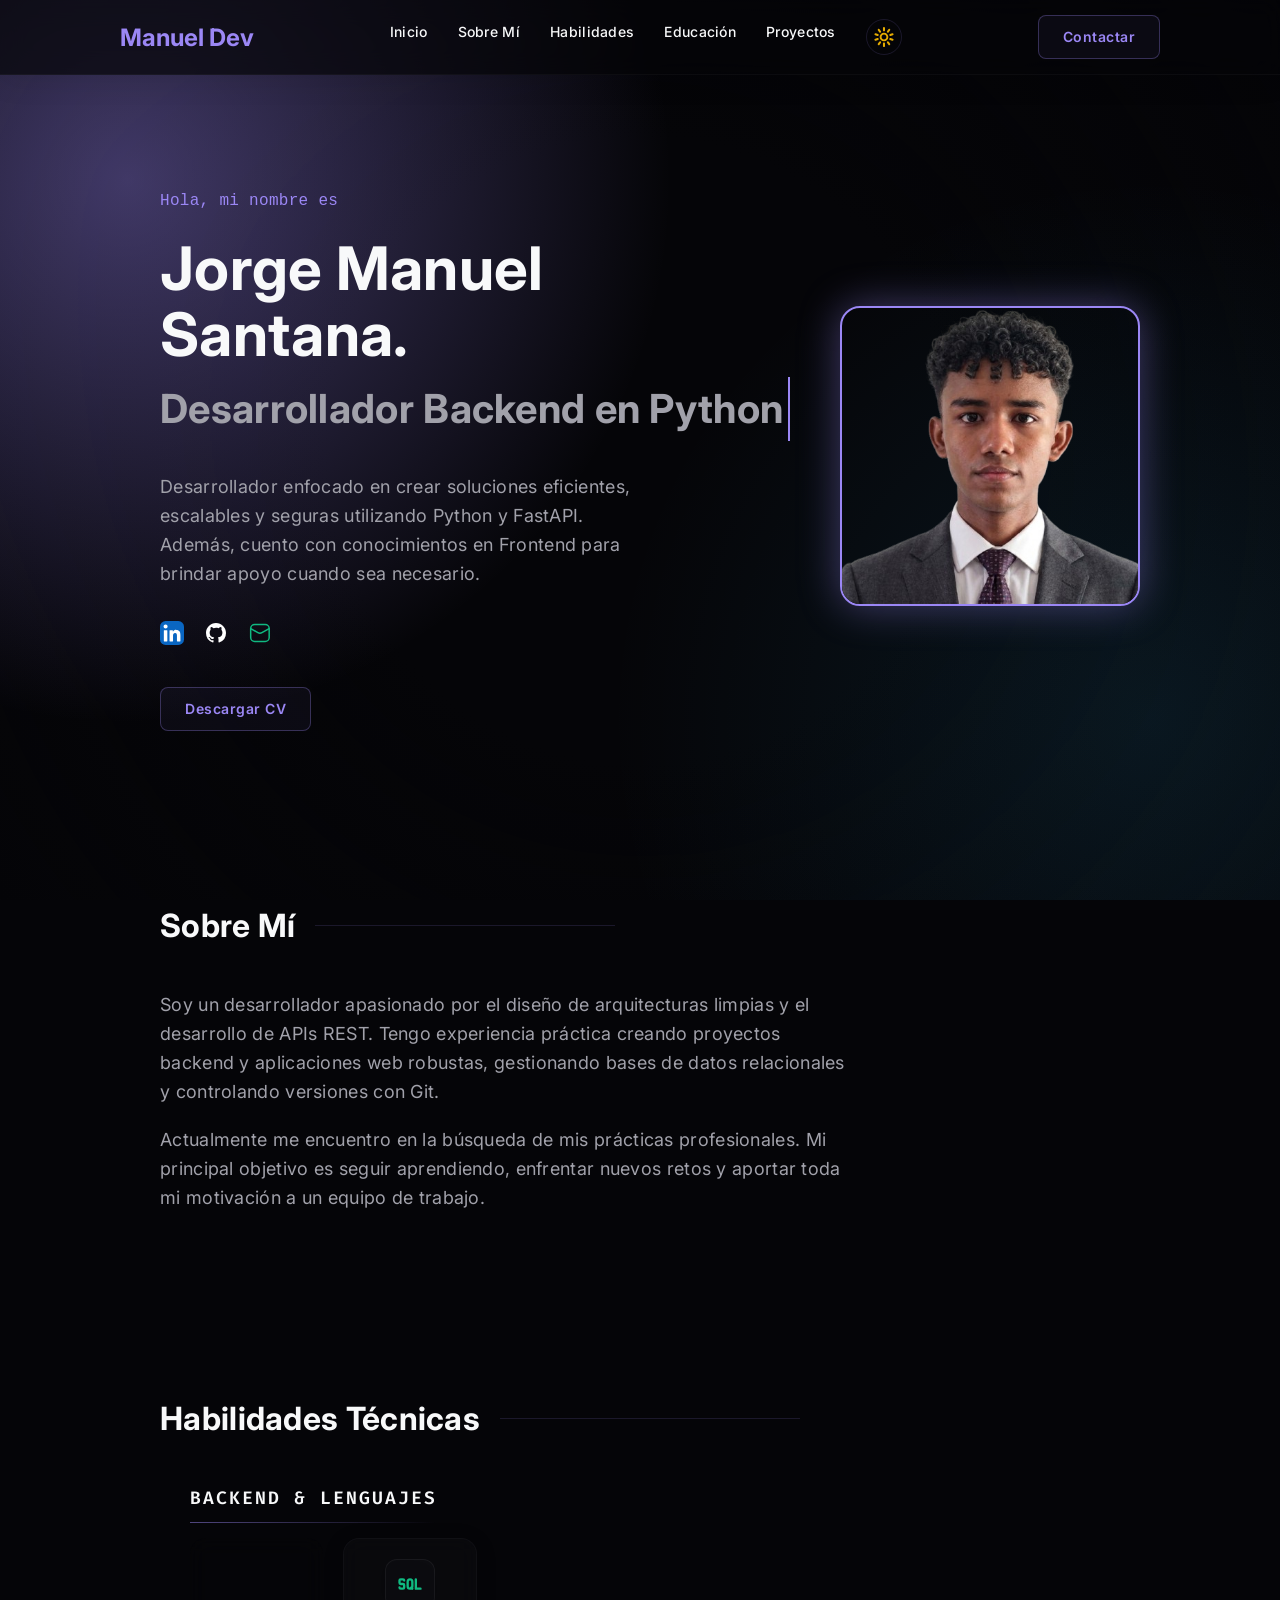
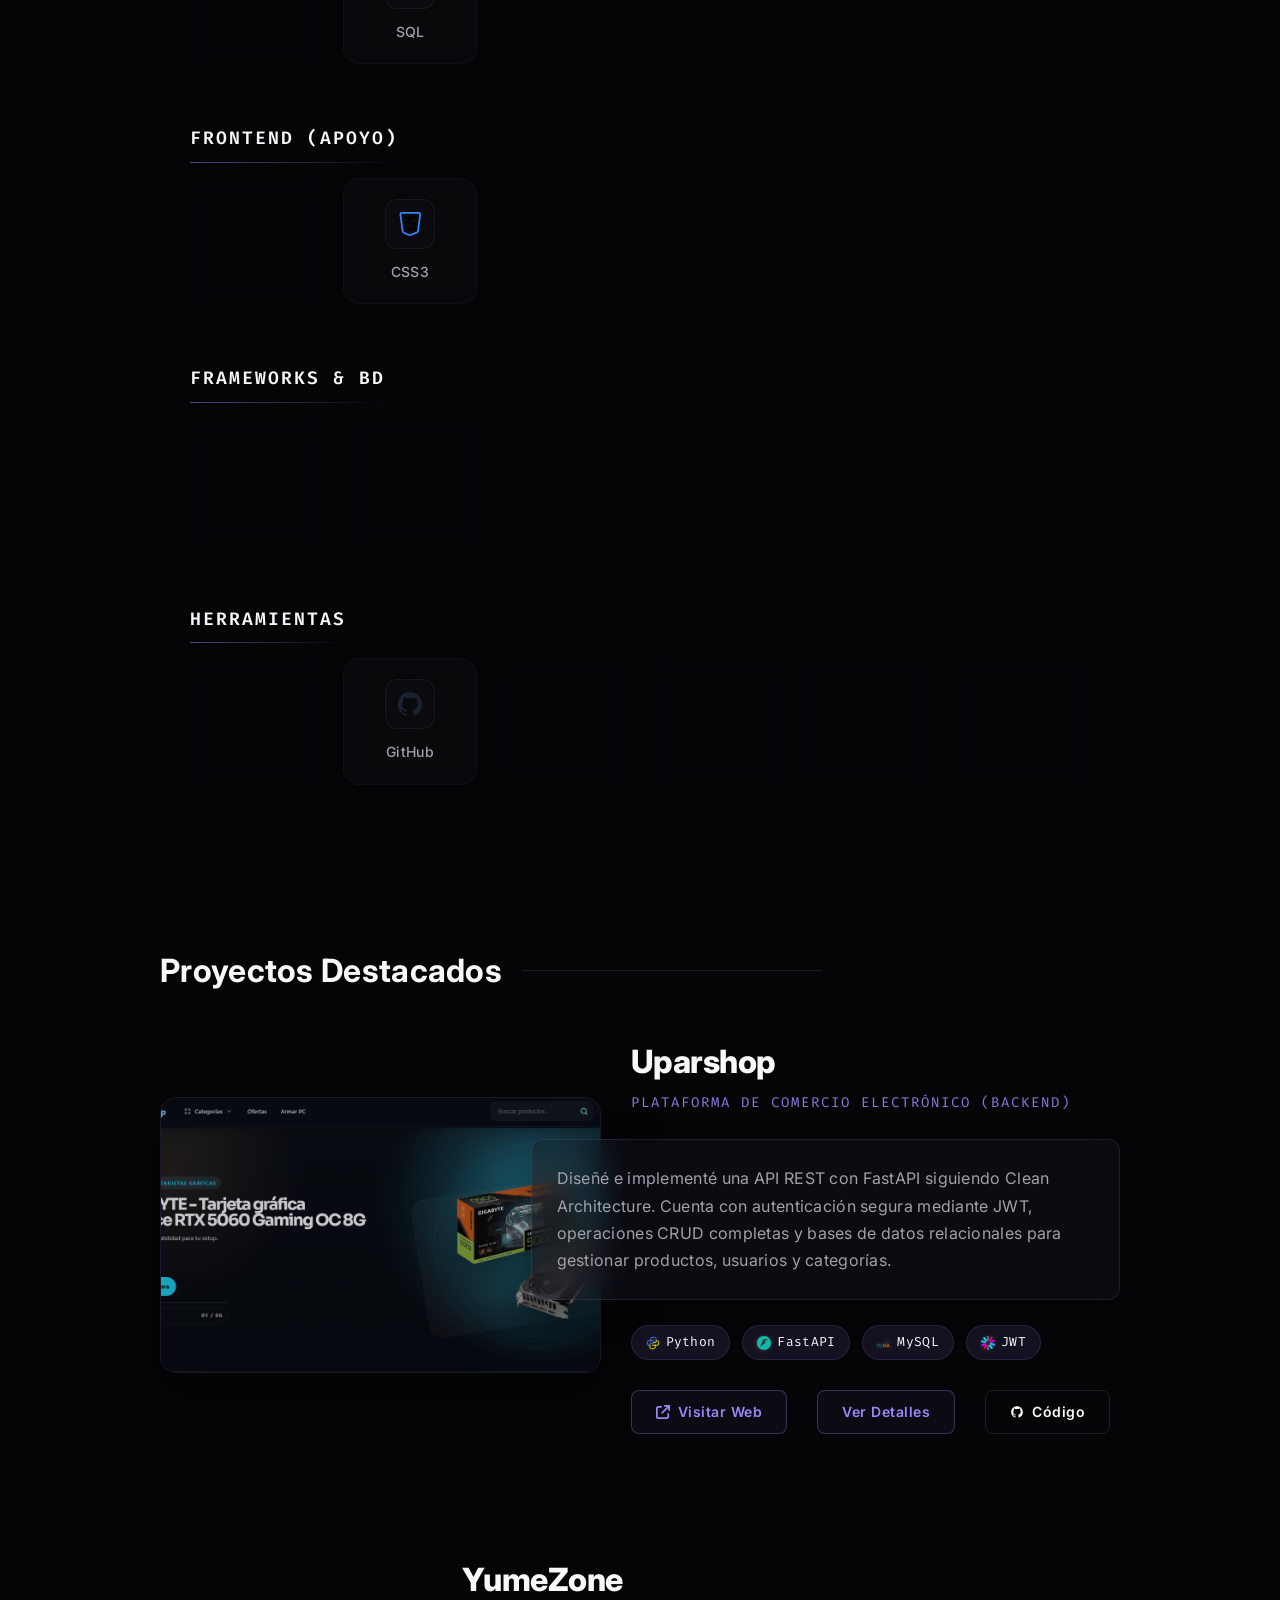
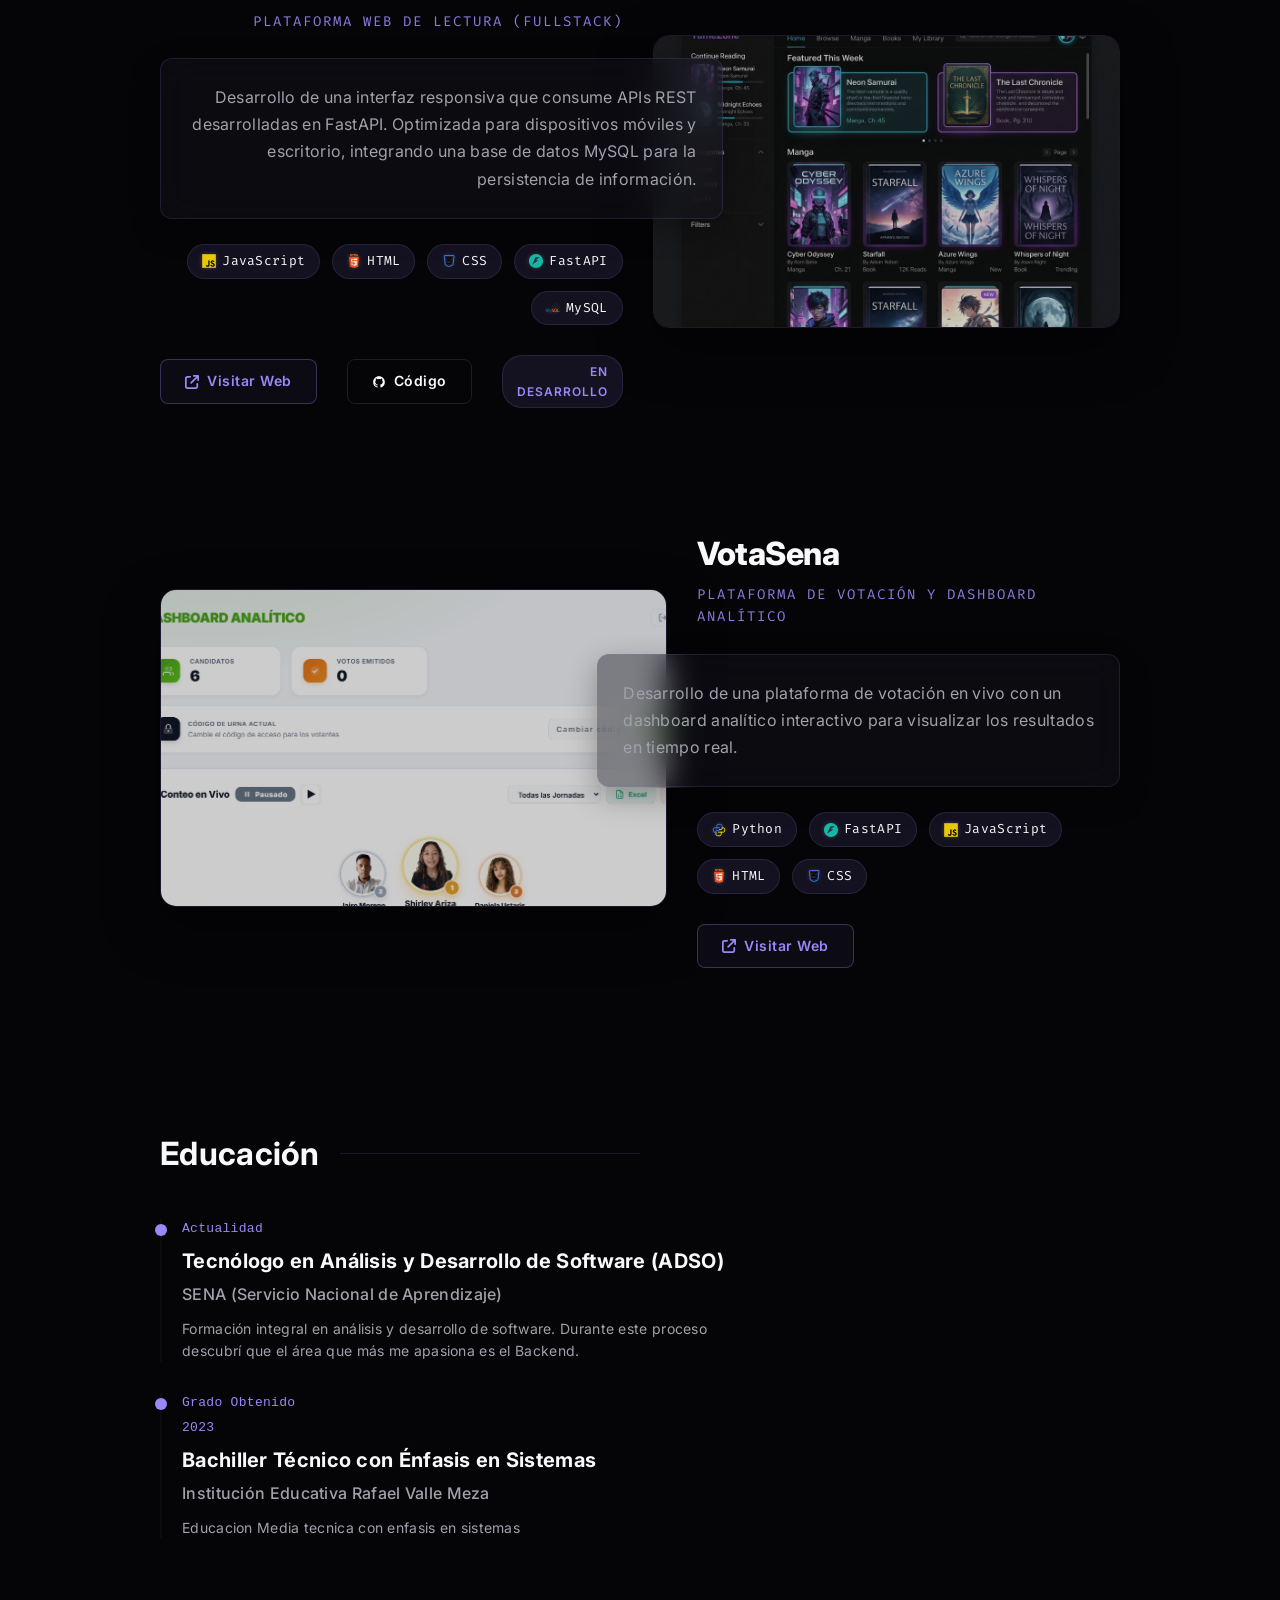
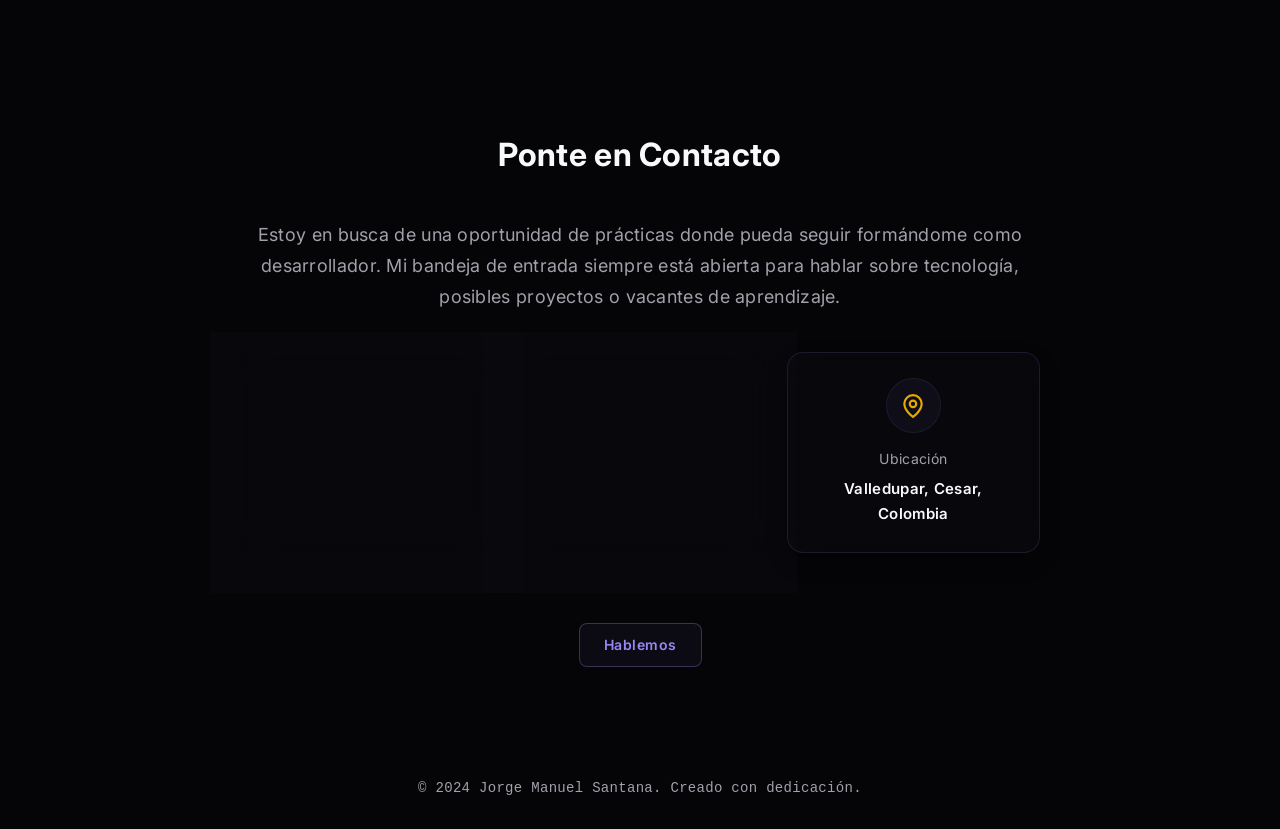
==== commit cd5a5515: "feat: rediseno skills con iconos SVG, modularizacion CSS, mejora botones y menu hamburguesa" ====
--- a/index.html
+++ b/index.html
@@ -91,36 +91,84 @@
 
         <!-- Habilidades Section -->
         <section id="skills" class="section">
-            <h2 class="section-title hidden">Habilidades Técnicas</h2>
-            <div class="skills-bento-grid">
-                <div class="bento-card hidden">
-                    <h3 class="bento-title">Backend & Lenguajes</h3>
-                    <div class="bento-tech-list">
-                        <div class="bento-tech-item">Python</div>
-                        <div class="bento-tech-item">SQL</div>
-                    </div>
-                </div>
-                <div class="bento-card hidden">
-                    <h3 class="bento-title">Frontend (Apoyo)</h3>
-                    <div class="bento-tech-list">
-                        <div class="bento-tech-item">HTML5</div>
-                        <div class="bento-tech-item">CSS3</div>
-                    </div>
-                </div>
-                <div class="bento-card hidden">
-                    <h3 class="bento-title">Frameworks & BD</h3>
-                    <div class="bento-tech-list">
-                        <div class="bento-tech-item">FastAPI</div>
-                        <div class="bento-tech-item">MySQL</div>
-                    </div>
-                </div>
-                <div class="bento-card hidden">
-                    <h3 class="bento-title">Herramientas</h3>
-                    <div class="bento-tech-list">
-                        <div class="bento-tech-item">Git & GitHub</div>
-                        <div class="bento-tech-item">Postman</div>
-                        <div class="bento-tech-item">Visual Studio Code</div>
-                        <div class="bento-tech-item">Vercel & Figma</div>
+            <div class="section-header">
+                <h2 class="section-title hidden">Habilidades Técnicas</h2>
+            </div>
+
+            <div class="skills-showcase">
+                <!-- Backend & Lenguajes -->
+                <div class="skill-category hidden">
+                    <h3 class="category-title">Backend & Lenguajes</h3>
+                    <div class="skill-grid">
+                        <div class="skill-item">
+                            <div class="skill-icon-wrapper"><img src="img/technologies/python.svg" alt="Python"></div>
+                            <span class="skill-name">Python</span>
+                        </div>
+                        <div class="skill-item">
+                            <div class="skill-icon-wrapper"><img src="img/technologies/sql.svg" alt="SQL"></div>
+                            <span class="skill-name">SQL</span>
+                        </div>
+                    </div>
+                </div>
+
+                <!-- Frontend -->
+                <div class="skill-category hidden">
+                    <h3 class="category-title">Frontend (Apoyo)</h3>
+                    <div class="skill-grid">
+                        <div class="skill-item">
+                            <div class="skill-icon-wrapper"><img src="img/technologies/html.svg" alt="HTML5"></div>
+                            <span class="skill-name">HTML5</span>
+                        </div>
+                        <div class="skill-item">
+                            <div class="skill-icon-wrapper"><img src="img/technologies/css3.svg" alt="CSS3"></div>
+                            <span class="skill-name">CSS3</span>
+                        </div>
+                    </div>
+                </div>
+
+                <!-- Frameworks & BD -->
+                <div class="skill-category hidden">
+                    <h3 class="category-title">Frameworks & BD</h3>
+                    <div class="skill-grid">
+                        <div class="skill-item">
+                            <div class="skill-icon-wrapper"><img src="img/technologies/fastapi.svg" alt="FastAPI"></div>
+                            <span class="skill-name">FastAPI</span>
+                        </div>
+                        <div class="skill-item">
+                            <div class="skill-icon-wrapper"><img src="img/technologies/mysql.svg" alt="MySQL"></div>
+                            <span class="skill-name">MySQL</span>
+                        </div>
+                    </div>
+                </div>
+
+                <!-- Herramientas -->
+                <div class="skill-category hidden">
+                    <h3 class="category-title">Herramientas</h3>
+                    <div class="skill-grid">
+                        <div class="skill-item">
+                            <div class="skill-icon-wrapper"><img src="img/technologies/git.svg" alt="Git"></div>
+                            <span class="skill-name">Git</span>
+                        </div>
+                        <div class="skill-item">
+                            <div class="skill-icon-wrapper"><img src="img/technologies/github.svg" alt="GitHub"></div>
+                            <span class="skill-name">GitHub</span>
+                        </div>
+                        <div class="skill-item">
+                            <div class="skill-icon-wrapper"><img src="img/technologies/postman.svg" alt="Postman"></div>
+                            <span class="skill-name">Postman</span>
+                        </div>
+                        <div class="skill-item">
+                            <div class="skill-icon-wrapper"><img src="img/technologies/vscode.svg" alt="VS Code"></div>
+                            <span class="skill-name">VS Code</span>
+                        </div>
+                        <div class="skill-item">
+                            <div class="skill-icon-wrapper"><img src="img/technologies/vercel.svg" alt="Vercel"></div>
+                            <span class="skill-name">Vercel</span>
+                        </div>
+                        <div class="skill-item">
+                            <div class="skill-icon-wrapper"><img src="img/technologies/figma.svg" alt="Figma"></div>
+                            <span class="skill-name">Figma</span>
+                        </div>
                     </div>
                 </div>
             </div>
@@ -141,20 +189,25 @@
                         <div class="project-desc-card">
                             <p>
                                 Diseñé e implementé una API REST con FastAPI siguiendo Clean Architecture. Cuenta con
-                                autenticación segura mediante JWT, operaciones CRUD completas y bases de datos relacionales
+                                autenticación segura mediante JWT, operaciones CRUD completas y bases de datos
+                                relacionales
                                 para gestionar productos, usuarios y categorías.
                             </p>
                         </div>
                         <div class="project-tech">
-                            <span>Python</span><span>FastAPI</span><span>MySQL</span><span>JWT</span>
+                            <span><img src="img/technologies/python.svg" class="tech-icon" alt="Python">Python</span>
+                            <span><img src="img/technologies/fastapi.svg" class="tech-icon" alt="FastAPI">FastAPI</span>
+                            <span><img src="img/technologies/mysql.svg" class="tech-icon" alt="MySQL">MySQL</span>
+                            <span><img src="img/technologies/jwt.svg" class="tech-icon" alt="JWT">JWT</span>
                         </div>
                         <div class="project-links">
                             <a href="https://uparshop.page/" target="_blank" class="btn-primary btn-small"><img
                                     src="img/icon/dark/external-link.svg" alt="Visitar Web" class="project-icon">
                                 Visitar Web</a>
                             <a href="pages/uparshop.html" class="btn-primary btn-small">Ver Detalles</a>
-                            <a href="https://github.com/joker627/Uparshop" target="_blank" class="btn-primary btn-secondary btn-small"><img
-                                    src="img/icon/dark/github.svg" alt="Código" class="project-icon"> Código</a>
+                            <a href="https://github.com/joker627/Uparshop" target="_blank"
+                                class="btn-primary btn-secondary btn-small"><img src="img/icon/dark/github.svg"
+                                    alt="Código" class="project-icon"> Código</a>
                         </div>
                     </div>
                 </article>
@@ -167,19 +220,25 @@
                         <div class="project-desc-card">
                             <p>
                                 Desarrollo de una interfaz responsiva que consume APIs REST desarrolladas en FastAPI.
-                                Optimizada para dispositivos móviles y escritorio, integrando una base de datos MySQL para
+                                Optimizada para dispositivos móviles y escritorio, integrando una base de datos MySQL
+                                para
                                 la persistencia de información.
                             </p>
                         </div>
                         <div class="project-tech">
-                            <span>JavaScript</span><span>HTML/CSS</span><span>FastAPI</span><span>MySQL</span>
+                            <span><img src="img/technologies/javascript.svg" class="tech-icon" alt="JavaScript">JavaScript</span>
+                            <span><img src="img/technologies/html.svg" class="tech-icon" alt="HTML">HTML</span>
+                            <span><img src="img/technologies/css3.svg" class="tech-icon" alt="CSS">CSS</span>
+                            <span><img src="img/technologies/fastapi.svg" class="tech-icon" alt="FastAPI">FastAPI</span>
+                            <span><img src="img/technologies/mysql.svg" class="tech-icon" alt="MySQL">MySQL</span>
                         </div>
                         <div class="project-links">
                             <a href="https://yumezone.pages.dev/" target="_blank" class="btn-primary btn-small"><img
                                     src="img/icon/dark/external-link.svg" alt="Visitar Web" class="project-icon">
                                 Visitar Web</a>
-                            <a href="https://github.com/joker627/YumeZone" target="_blank" class="btn-primary btn-secondary btn-small"><img
-                                    src="img/icon/dark/github.svg" alt="Código" class="project-icon"> Código</a>
+                            <a href="https://github.com/joker627/YumeZone" target="_blank"
+                                class="btn-primary btn-secondary btn-small"><img src="img/icon/dark/github.svg"
+                                    alt="Código" class="project-icon"> Código</a>
                             <span class="status-badge">En desarrollo</span>
                         </div>
                     </div>
@@ -198,11 +257,16 @@
                         <p class="project-subtitle">Plataforma de Votación y Dashboard Analítico</p>
                         <div class="project-desc-card">
                             <p>
-                                Desarrollo de una plataforma de votación en vivo con un dashboard analítico interactivo para visualizar los resultados en tiempo real.
+                                Desarrollo de una plataforma de votación en vivo con un dashboard analítico interactivo
+                                para visualizar los resultados en tiempo real.
                             </p>
                         </div>
                         <div class="project-tech">
-                            <span>Python</span><span>FastAPI</span><span>JavaScript</span><span>HTML/CSS</span>
+                            <span><img src="img/technologies/python.svg" class="tech-icon" alt="Python">Python</span>
+                            <span><img src="img/technologies/fastapi.svg" class="tech-icon" alt="FastAPI">FastAPI</span>
+                            <span><img src="img/technologies/javascript.svg" class="tech-icon" alt="JavaScript">JavaScript</span>
+                            <span><img src="img/technologies/html.svg" class="tech-icon" alt="HTML">HTML</span>
+                            <span><img src="img/technologies/css3.svg" class="tech-icon" alt="CSS">CSS</span>
                         </div>
                         <div class="project-links">
                             <a href="https://votasena.pages.dev/" target="_blank" class="btn-primary btn-small"><img
@@ -238,8 +302,10 @@
         <!-- Contacto Section -->
         <section id="contact" class="section contact-section hidden">
             <h2 class="section-title">Ponte en Contacto</h2>
-            <p class="contact-desc">Estoy en busca de una oportunidad de prácticas donde pueda seguir formándome como desarrollador. Mi bandeja de entrada siempre está abierta para hablar sobre tecnología, posibles proyectos o vacantes de aprendizaje.</p>
-            
+            <p class="contact-desc">Estoy en busca de una oportunidad de prácticas donde pueda seguir formándome como
+                desarrollador. Mi bandeja de entrada siempre está abierta para hablar sobre tecnología, posibles
+                proyectos o vacantes de aprendizaje.</p>
+
             <div class="contact-grid">
                 <!-- Email -->
                 <a href="mailto:manuel7xs@gmail.com" class="contact-card">
@@ -251,7 +317,7 @@
                         <span class="contact-value">manuel7xs@gmail.com</span>
                     </div>
                 </a>
-                
+
                 <!-- WhatsApp -->
                 <a href="https://wa.me/573122123153" target="_blank" class="contact-card">
                     <div class="contact-card-icon">
@@ -262,7 +328,7 @@
                         <span class="contact-value">+57 312 212 3153</span>
                     </div>
                 </a>
-                
+
                 <!-- Ubicación -->
                 <div class="contact-card">
                     <div class="contact-card-icon">
--- a/css/base.css
+++ b/css/base.css
@@ -1,6 +1,5 @@
 ﻿:root {
     --bg-main: #050508;
-    /* Deep space black */
     --bg-secondary: #0a0a10;
     --bg-card: rgba(20, 20, 30, 0.4);
     --text-primary: #f8f9fa;
--- a/css/layout.css
+++ b/css/layout.css
@@ -125,7 +125,7 @@
 
 
 
-﻿:root {
+:root {
     --bg-main: #050508;
     /* Deep space black */
     --bg-secondary: #0a0a10;
@@ -351,5 +351,4 @@
 
 :root.light-mode .theme-btn:hover {
     background: rgba(15, 118, 110, 0.1);
-}
-
+}
--- a/css/components.css
+++ b/css/components.css
@@ -1,916 +1,9 @@
-﻿:root {
-    --bg-main: #050508;
-    /* Deep space black */
-    --bg-secondary: #0a0a10;
-    --bg-card: rgba(20, 20, 30, 0.4);
-    --text-primary: #f8f9fa;
-    --text-secondary: #a1a1aa;
-    --accent: #9b87f5;
-    --accent-glow: rgba(155, 135, 245, 0.4);
-    --font-sans: 'Inter', 'Outfit', 'Segoe UI', Roboto, Helvetica, sans-serif;
-    --font-mono: 'Fira Code', monospace;
-    --border-color: rgba(155, 135, 245, 0.15);
-    --bg-header: rgba(5, 5, 8, 0.7);
-    --bg-card-solid: #0f0f15;
-    --bg-gradient-end: rgba(20, 20, 30, 0.4);
-}
-
-:root.light-mode {
-    --bg-main: #f8f9fa;
-    --bg-secondary: #f0f0f4;
-    --bg-card: rgba(255, 255, 255, 0.7);
-    --bg-card-solid: #ffffff;
-    --text-primary: #18181b;
-    --text-secondary: #52525b;
-    --accent: #7c3aed;
-    --accent-glow: rgba(124, 58, 237, 0.2);
-    --border-color: rgba(124, 58, 237, 0.15);
-    --bg-header: rgba(248, 249, 250, 0.8);
-    --bg-gradient-end: rgba(230, 230, 240, 0.6);
-}
-
-* {
-    margin: 0;
-    padding: 0;
-    box-sizing: border-box;
-}
-
-html {
-    scroll-behavior: smooth;
-    scroll-padding-top: 100px;
-}
-
-body {
-    font-family: var(--font-sans);
-    background-color: var(--bg-main);
-    color: var(--text-primary);
-    line-height: 1.6;
-    transition: background-color 0.5s ease, color 0.5s ease;
-    overflow-x: hidden;
-    letter-spacing: 0.3px;
-}
-
-.background-effect {
-    position: fixed;
-    top: 0;
-    left: 0;
-    width: 100vw;
-    height: 100vh;
-    z-index: -1;
-    background: radial-gradient(circle at 10% 20%, var(--accent-glow), transparent 40%),
-        radial-gradient(circle at 90% 80%, rgba(56, 189, 248, 0.1), transparent 40%),
-        radial-gradient(circle at 50% 50%, rgba(5, 5, 8, 1) 40%, transparent 100%);
-    pointer-events: none;
-    transition: background 0.8s ease;
-}
-
-:root.light-mode .background-effect {
-    background: radial-gradient(circle at 10% 20%, rgba(212, 175, 55, 0.15), transparent 40%),
-        radial-gradient(circle at 90% 80%, rgba(139, 92, 246, 0.08), transparent 40%);
-}
-
-:root.light-mode .project-card,
-:root.light-mode .skill-card {
-    position: relative;
-    border: 1px solid var(--border-color);
-    box-shadow: 0 4px 15px rgba(0, 0, 0, 0.03);
-    transition: all 0.3s ease;
-}
-
-:root.light-mode .project-card:hover,
-:root.light-mode .skill-card:hover {
-    border-color: #111111;
-    box-shadow: 0 8px 25px rgba(0, 0, 0, 0.08);
-    transform: translateY(-5px);
-}
-
-/* Header & Nav */
-header {
-    background: var(--bg-header);
-    backdrop-filter: blur(12px);
-    -webkit-backdrop-filter: blur(12px);
-    position: fixed;
-    top: 0;
-    width: 100%;
-    z-index: 100;
-    padding: 15px 0;
-    box-shadow: 0 4px 30px rgba(0, 0, 0, 0.1);
-    border-bottom: 1px solid rgba(255, 255, 255, 0.03);
-}
-
-.nav-container {
-    max-width: 1100px;
-    margin: 0 auto;
-    display: flex;
-    justify-content: space-between;
-    align-items: center;
-    padding: 0 30px;
-    flex-wrap: wrap;
-}
-
-.mobile-menu-btn {
-    display: none;
-    background: none;
-    border: none;
-    color: var(--accent);
-    cursor: pointer;
-    z-index: 101;
-}
-
-.hamburger-icon {
-    width: 28px;
-    height: 28px;
-    transition: all 0.3s ease;
-}
-
-.logo {
-    color: var(--accent);
-    font-size: 24px;
-    font-weight: bold;
-}
-
-button.logo {
-    background: none;
-    border: none;
-    cursor: pointer;
-    font-family: inherit;
-    padding: 0;
-}
-
-/* Icon Sizes */
-.menu-icon,
-.social-icon {
-    width: 24px;
-    height: 24px;
-}
-
-.project-icon {
-    width: 14px;
-    height: 14px;
-    vertical-align: middle;
-}
-
-.contact-icon {
-    width: 16px;
-    height: 16px;
-}
-
-nav ul {
-    list-style: none;
-    display: flex;
-    gap: 30px;
-}
-
-nav a {
-    color: var(--text-primary);
-    text-decoration: none;
-    font-size: 14px;
-    font-weight: 500;
-    transition: color 0.3s;
-}
-
-nav a:hover {
-    color: var(--accent);
-}
-
-.btn-primary {
-    display: inline-block;
-    background: transparent;
-    color: var(--accent);
-    border: 1px solid var(--accent);
-    padding: 10px 20px;
-    border-radius: 4px;
-    text-decoration: none;
-    font-weight: bold;
-    transition: all 0.3s ease;
-}
-
-.btn-primary:hover {
-    background: rgba(100, 255, 218, 0.1);
-}
-
-/* Main Layout */
-main {
-    max-width: 1000px;
-    margin: 0 auto;
-    padding: 100px 20px 0;
-}
-
-.section {
-    padding: 80px 0;
-}
-
-.section-title {
-    color: var(--text-primary);
-    font-size: 32px;
-    margin-bottom: 40px;
-    display: flex;
-    align-items: center;
-}
-
-.section-title::after {
-    content: "";
-    display: block;
-    height: 1px;
-    background: var(--border-color);
-    width: 300px;
-    margin-left: 20px;
-}
-
-/* Hero Section */
-.hero {
-    display: flex;
-    align-items: center;
-    justify-content: space-between;
-    min-height: 80vh;
-    gap: 50px;
-}
-
-.greeting {
-    color: var(--accent);
-    font-family: monospace;
-    font-size: 16px;
-    margin-bottom: 20px;
-}
-
-.hero-content .name {
-    font-size: 60px;
-    color: var(--text-primary);
-    line-height: 1.1;
-}
-
-.hero-content .subtitle {
-    font-size: 40px;
-    color: var(--text-secondary);
-    margin-top: 10px;
-    margin-bottom: 25px;
-    min-height: 1.5em;
-}
-
-.hero-description {
-    color: var(--text-secondary);
-    max-width: 500px;
-    font-size: 18px;
-    margin-bottom: 30px;
-}
-
-.social-links {
-    display: flex;
-    gap: 20px;
-}
-
-.social-links a {
-    color: var(--text-primary);
-    font-size: 24px;
-    transition: color 0.3s, transform 0.3s;
-}
-
-.social-links a:hover {
-    color: var(--accent);
-    transform: translateY(-3px);
-}
-
-.hero-image {
-    flex-shrink: 0;
-}
-
-.profile-photo {
-    width: 300px;
-    height: 300px;
-    object-fit: cover;
-    border-radius: 20px;
-    border: 2px solid var(--accent);
-    box-shadow: 0 0 40px var(--accent-glow);
-    transition: all 0.5s ease;
-}
-
-.profile-photo:hover {
-    transform: scale(1.02);
-    box-shadow: 0 0 60px var(--accent-glow);
-}
-
-/* About Section */
-.about-content {
-    color: var(--text-secondary);
-    font-size: 18px;
-    max-width: 700px;
-}
-
-.about-content p {
-    margin-bottom: 20px;
-}
-
-.about-content strong {
-    color: var(--accent);
-}
-
-/* Skills Bento Grid (Premium Redesign) */
-.skills-bento-grid {
-    display: grid;
-    grid-template-columns: repeat(auto-fit, minmax(280px, 1fr));
-    gap: 30px;
-}
-
-.bento-card {
-    background: rgba(10, 10, 15, 0.6);
-    backdrop-filter: blur(20px);
-    -webkit-backdrop-filter: blur(20px);
-    border: 1px solid rgba(155, 135, 245, 0.15);
-    border-radius: 24px;
-    padding: 40px;
-    position: relative;
-    overflow: hidden;
-    transition: all 0.4s cubic-bezier(0.175, 0.885, 0.32, 1.275);
-}
-
-.bento-card::before {
-    content: '';
-    position: absolute;
-    top: -50px;
-    right: -50px;
-    width: 150px;
-    height: 150px;
-    background: radial-gradient(circle, rgba(155, 135, 245, 0.25) 0%, transparent 70%);
-    border-radius: 50%;
-    z-index: 0;
-    transition: all 0.6s ease;
-}
-
-.bento-card:hover {
-    border-color: rgba(155, 135, 245, 0.4);
-    transform: translateY(-8px);
-    box-shadow: 0 20px 40px rgba(0, 0, 0, 0.5), 0 0 30px rgba(155, 135, 245, 0.15);
-}
-
-.bento-card:hover::before {
-    transform: scale(1.5) translate(-10px, 10px);
-    background: radial-gradient(circle, rgba(155, 135, 245, 0.4) 0%, transparent 70%);
-}
-
-.bento-title {
-    font-size: 24px;
-    font-weight: 700;
-    color: var(--text-primary);
-    margin-bottom: 35px;
-    position: relative;
-    z-index: 1;
-    letter-spacing: -0.5px;
-}
-
-.bento-title::after {
-    content: '';
-    display: block;
-    width: 40px;
-    height: 3px;
-    background: var(--accent);
-    margin-top: 15px;
-    border-radius: 2px;
-    box-shadow: 0 0 10px var(--accent-glow);
-}
-
-.bento-tech-list {
-    display: flex;
-    flex-wrap: wrap;
-    gap: 15px;
-    position: relative;
-    z-index: 1;
-}
-
-.bento-tech-item {
-    display: flex;
-    align-items: center;
-    gap: 10px;
-    background: rgba(255, 255, 255, 0.03);
-    border: 1px solid rgba(255, 255, 255, 0.05);
-    padding: 10px 20px;
-    border-radius: 12px;
-    color: var(--text-secondary);
-    font-family: var(--font-sans);
-    font-size: 15px;
-    font-weight: 500;
-    transition: all 0.3s ease;
-}
-
-.bento-tech-item::before {
-    content: '';
-    display: inline-block;
-    width: 8px;
-    height: 8px;
-    border-radius: 50%;
-    background: var(--text-secondary);
-    transition: all 0.3s ease;
-}
-
-.bento-tech-item:hover {
-    background: rgba(155, 135, 245, 0.1);
-    border-color: rgba(155, 135, 245, 0.3);
-    color: var(--text-primary);
-    transform: translateY(-2px);
-}
-
-.bento-tech-item:hover::before {
-    background: var(--accent);
-    box-shadow: 0 0 10px var(--accent);
-}
-
-/* Projects Showcase Layout (Elegant Z-Pattern) */
-.projects-showcase {
-    display: flex;
-    flex-direction: column;
-    gap: 120px;
-}
-
-.project-showcase-card {
-    display: grid;
-    grid-template-columns: 1.2fr 1fr;
-    gap: 30px;
-    align-items: center;
-    position: relative;
-}
-
-.project-showcase-card.reversed {
-    grid-template-columns: 1fr 1.2fr;
-}
-
-.project-image-wrapper {
-    border-radius: 16px;
-    overflow: hidden;
-    box-shadow: 0 20px 50px rgba(0, 0, 0, 0.5);
-    position: relative;
-    z-index: 1;
-    transition: all 0.5s cubic-bezier(0.23, 1, 0.32, 1);
-    border: 1px solid var(--border-color);
-}
-
-.project-showcase-card:hover .project-image-wrapper {
-    box-shadow: 0 30px 60px rgba(0, 0, 0, 0.6), 0 0 30px var(--accent-glow);
-}
-
-.project-image {
-    display: block;
-    width: 100%;
-    height: auto;
-    aspect-ratio: 16/10;
-    object-fit: cover;
-    transition: transform 0.6s cubic-bezier(0.23, 1, 0.32, 1), filter 0.6s ease;
-    filter: brightness(0.8) grayscale(0.2);
-}
-
-.project-showcase-card:hover .project-image {
-    transform: scale(1.03);
-    filter: brightness(1) grayscale(0);
-}
-
-.project-content {
-    position: relative;
-    z-index: 2;
-    padding: 0;
-}
-
-.project-showcase-card.reversed .project-content {
-    text-align: right;
-}
-
-.project-content h3 {
-    font-size: 32px;
-    font-weight: 800;
-    color: var(--text-primary);
-    margin-bottom: 5px;
-    letter-spacing: -0.5px;
-}
-
-.project-subtitle {
-    color: var(--accent);
-    font-size: 14px;
-    font-family: var(--font-mono);
-    text-transform: uppercase;
-    letter-spacing: 2px;
-    margin-bottom: 25px;
-    opacity: 0.9;
-}
-
-.project-desc-card {
-    background: var(--bg-card);
-    backdrop-filter: blur(16px);
-    -webkit-backdrop-filter: blur(16px);
-    padding: 25px;
-    border-radius: 12px;
-    color: var(--text-secondary);
-    font-size: 16px;
-    line-height: 1.7;
-    border: 1px solid var(--border-color);
-    box-shadow: 0 10px 30px rgba(0, 0, 0, 0.3);
-    margin-top: 20px;
-    margin-bottom: 25px;
-    margin-left: -100px;
-    transition: all 0.3s ease;
-}
-
-.project-showcase-card.reversed .project-desc-card {
-    margin-left: 0;
-    margin-right: -100px;
-}
-
-.project-showcase-card:hover .project-desc-card {
-    border-color: var(--accent);
-}
-
-.project-tech {
-    display: flex;
-    flex-wrap: wrap;
-    gap: 12px;
-    margin-bottom: 30px;
-}
-
-.project-showcase-card.reversed .project-tech {
-    justify-content: flex-end;
-}
-
-.project-tech span {
-    font-family: var(--font-mono);
-    font-size: 13px;
-    color: var(--text-primary);
-    background: rgba(155, 135, 245, 0.1);
-    padding: 6px 14px;
-    border-radius: 20px;
-    border: 1px solid var(--border-color);
-}
-
-.project-links {
-    display: flex;
-    gap: 20px;
-    align-items: center;
-}
-
-.project-showcase-card.reversed .project-links {
-    justify-content: flex-end;
-}
-
-.project-links a,
-.project-links .btn-primary {
-    display: inline-flex;
-    align-items: center;
-    gap: 8px;
-    font-size: 14px;
-    font-weight: 500;
-    transition: all 0.3s ease;
-}
-
-.project-links a:hover {
-    color: var(--accent);
-    transform: translateY(-2px);
-}
-
-.status-badge {
-    background: rgba(155, 135, 245, 0.1);
-    color: var(--accent);
-    padding: 6px 14px;
-    border-radius: 20px;
-    border: 1px solid var(--border-color);
-    font-size: 12px;
-    letter-spacing: 1px;
-    font-weight: 600;
-    text-transform: uppercase;
-}
-
-@media (max-width: 900px) {
-
-    .project-showcase-card,
-    .project-showcase-card.reversed {
-        display: flex;
-        flex-direction: column;
-        align-items: stretch;
-        gap: 20px;
-    }
-
-    .project-image-wrapper {
-        order: 1;
-        border-radius: 12px;
-        width: 100%;
-    }
-
-    .project-content,
-    .project-showcase-card.reversed .project-content {
-        order: 2;
-        padding: 0;
-        text-align: left;
-    }
-    
-    .project-desc-card {
-        margin-left: 0;
-        margin-right: 0;
-        margin-top: 15px;
-    }
-
-    .project-showcase-card.reversed .project-desc-card {
-        margin-left: 0;
-        margin-right: 0;
-    }
-
-    .project-showcase-card.reversed .project-tech,
-    .project-showcase-card.reversed .project-links {
-        justify-content: flex-start;
-    }
-}
-
-/* Education Section */
-.education-timeline {
-    max-width: 600px;
-}
-
-.edu-item {
-    margin-bottom: 30px;
-    padding-left: 20px;
-    border-left: 2px solid var(--bg-card);
-    position: relative;
-}
-
-.edu-item::before {
-    content: '';
-    position: absolute;
-    left: -7px;
-    top: 5px;
-    width: 12px;
-    height: 12px;
-    border-radius: 50%;
-    background: var(--accent);
-}
-
-.edu-date {
-    color: var(--accent);
-    font-family: monospace;
-    margin-bottom: 5px;
-}
-
-.edu-item h3 {
-    color: var(--text-primary);
-    font-size: 20px;
-    margin-bottom: 5px;
-}
-
-.edu-inst {
-    color: var(--text-secondary);
-    font-weight: 500;
-}
-
-.edu-desc {
-    color: var(--text-secondary);
-    font-size: 14px;
-    margin-top: 10px;
-}
-
-/* Contact Section */
-.contact-section {
-    text-align: center;
-    max-width: 800px;
-    margin: 0 auto;
-}
-
-.contact-section .section-title {
-    justify-content: center;
-}
-
-.contact-section .section-title::after {
-    display: none;
-}
-
-.contact-desc {
-    color: var(--text-secondary);
-    margin-bottom: 40px;
-    font-size: 18px;
-    line-height: 1.7;
-}
-
-.contact-grid {
-    display: grid;
-    grid-template-columns: repeat(auto-fit, minmax(220px, 1fr));
-    gap: 20px;
-    margin-bottom: 40px;
-}
-
-.contact-card {
-    background: rgba(10, 10, 15, 0.6);
-    backdrop-filter: blur(16px);
-    -webkit-backdrop-filter: blur(16px);
-    border: 1px solid var(--border-color);
-    border-radius: 16px;
-    padding: 25px;
-    display: flex;
-    flex-direction: column;
-    align-items: center;
-    gap: 15px;
-    text-decoration: none;
-    color: var(--text-primary);
-    transition: all 0.3s ease;
-    box-shadow: 0 10px 20px rgba(0,0,0,0.3);
-}
-
-.contact-card:hover {
-    transform: translateY(-5px);
-    border-color: var(--accent);
-    box-shadow: 0 15px 30px rgba(0,0,0, 0.4), 0 0 20px var(--accent-glow);
-}
-
-.contact-card-icon {
-    width: 55px;
-    height: 55px;
-    border-radius: 50%;
-    background: rgba(155, 135, 245, 0.05);
-    display: flex;
-    align-items: center;
-    justify-content: center;
-    transition: all 0.3s ease;
-    border: 1px solid rgba(155, 135, 245, 0.1);
-}
-
-.contact-card:hover .contact-card-icon {
-    background: rgba(155, 135, 245, 0.15);
-    box-shadow: 0 0 20px var(--accent-glow);
-    border-color: rgba(155, 135, 245, 0.5);
-    transform: scale(1.1);
-}
-
-.contact-card-icon img {
-    width: 26px;
-    height: 26px;
-}
-
-.contact-label {
-    font-size: 14px;
-    color: var(--text-secondary);
-    margin-bottom: 5px;
-    display: block;
-}
-
-.contact-value {
-    font-size: 15px;
-    font-weight: 600;
-    color: var(--text-primary);
-    font-family: var(--font-sans);
-}
-
-footer {
-    text-align: center;
-    padding: 30px;
-    color: var(--text-secondary);
-    font-family: monospace;
-    font-size: 14px;
-}
-
-
-
-/* Blog Page Styles */
-.blog-header {
-    text-align: center;
-    padding: 100px 20px 50px;
-}
-
-.blog-header h2 {
-    font-size: 40px;
-    color: var(--text-primary);
-    margin-bottom: 20px;
-}
-
-.blog-header p {
-    color: var(--text-secondary);
-    font-size: 18px;
-}
-
-/* Project Details Page Styles */
-.project-detail-header {
-    text-align: center;
-    padding: 120px 20px 60px;
-}
-
-.project-detail-header h2 {
-    font-size: 56px;
-    color: var(--text-primary);
-    margin-bottom: 15px;
-    letter-spacing: -1px;
-    font-weight: 800;
-}
-
-.project-detail-header .subtitle {
-    color: var(--accent);
-    font-family: monospace;
-    font-size: 14px;
-    text-transform: uppercase;
-    letter-spacing: 2px;
-}
-
-.project-body {
-    max-width: 700px;
-    margin: 0 auto;
-    color: var(--text-secondary);
-    font-size: 18px;
-    line-height: 1.8;
-}
-
-.project-section {
-    margin-bottom: 60px;
-}
-
-.project-section h3 {
-    color: var(--text-primary);
-    font-size: 28px;
-    margin-bottom: 25px;
-    position: relative;
-    display: inline-block;
-}
-
-.project-section h3::after {
-    content: '';
-    position: absolute;
-    bottom: -8px;
-    left: 0;
-    width: 40px;
-    height: 3px;
-    background: var(--accent);
-    border-radius: 2px;
-}
-
-.project-section p {
-    margin-bottom: 20px;
-}
-
-.project-section ul {
-    list-style: none;
-    padding-left: 0;
-}
-
-.project-section ul li {
-    margin-bottom: 15px;
-    position: relative;
-    padding-left: 25px;
-}
-
-.project-section ul li::before {
-    content: 'ï¿½-ï¿½';
-    position: absolute;
-    left: 0;
-    color: var(--accent);
-}
-
-.project-tech-list {
-    display: flex;
-    flex-wrap: wrap;
-    gap: 12px;
-    margin-top: 20px;
-}
-
-.project-tech-list span {
-    background: rgba(100, 255, 218, 0.05);
-    color: var(--accent);
-    padding: 8px 18px;
-    border-radius: 30px;
-    border: 1px solid rgba(100, 255, 218, 0.15);
-    font-family: monospace;
-    font-size: 14px;
-    transition: all 0.3s ease;
-    cursor: default;
-}
-
-.project-tech-list span:hover {
-    background: rgba(100, 255, 218, 0.15);
-    border-color: rgba(100, 255, 218, 0.4);
-    transform: translateY(-2px);
-    box-shadow: 0 5px 15px rgba(0, 0, 0, 0.2);
-    color: #fff;
-}
-
-.action-buttons {
-    display: flex;
-    gap: 25px;
-    justify-content: center;
-    margin-top: 80px;
-    margin-bottom: 80px;
-}
-
-
-
-/* Light Mode Component Overrides */
-:root.light-mode .bento-card,
-:root.light-mode .contact-card {
-    background: rgba(255, 255, 255, 0.7);
-    border-color: rgba(124, 58, 237, 0.2);
-    box-shadow: 0 10px 30px rgba(0, 0, 0, 0.05);
-}
-
-:root.light-mode .bento-card:hover,
-:root.light-mode .contact-card:hover {
-    background: rgba(255, 255, 255, 0.9);
-    border-color: rgba(124, 58, 237, 0.5);
-    box-shadow: 0 20px 40px rgba(0, 0, 0, 0.1), 0 0 30px rgba(124, 58, 237, 0.1);
-}
-
-:root.light-mode .bento-tech-item {
-    background: rgba(124, 58, 237, 0.05);
-    border-color: rgba(124, 58, 237, 0.15);
-    color: var(--text-secondary);
-}
-
-:root.light-mode .bento-tech-item:hover {
-    background: rgba(124, 58, 237, 0.15);
-    border-color: rgba(124, 58, 237, 0.4);
-    color: var(--text-primary);
-}
+@import url('./components/globals.css');
+@import url('./components/navbar.css');
+@import url('./components/hero.css');
+@import url('./components/about.css');
+@import url('./components/skills.css');
+@import url('./components/projects.css');
+@import url('./components/education.css');
+@import url('./components/contact.css');
+@import url('./components/pages.css');
--- a/css/responsive.css
+++ b/css/responsive.css
@@ -1,6 +1,4 @@
-/* ========================================= */
-/* Media Queries (Responsive Design)         */
-/* ========================================= */
+/* Media Queries       */
 @media (max-width: 1024px) {
     main {
         padding-top: 120px;
@@ -173,4 +171,4 @@
     .blog-header h2 {
         font-size: 28px;
     }
-}
+}
